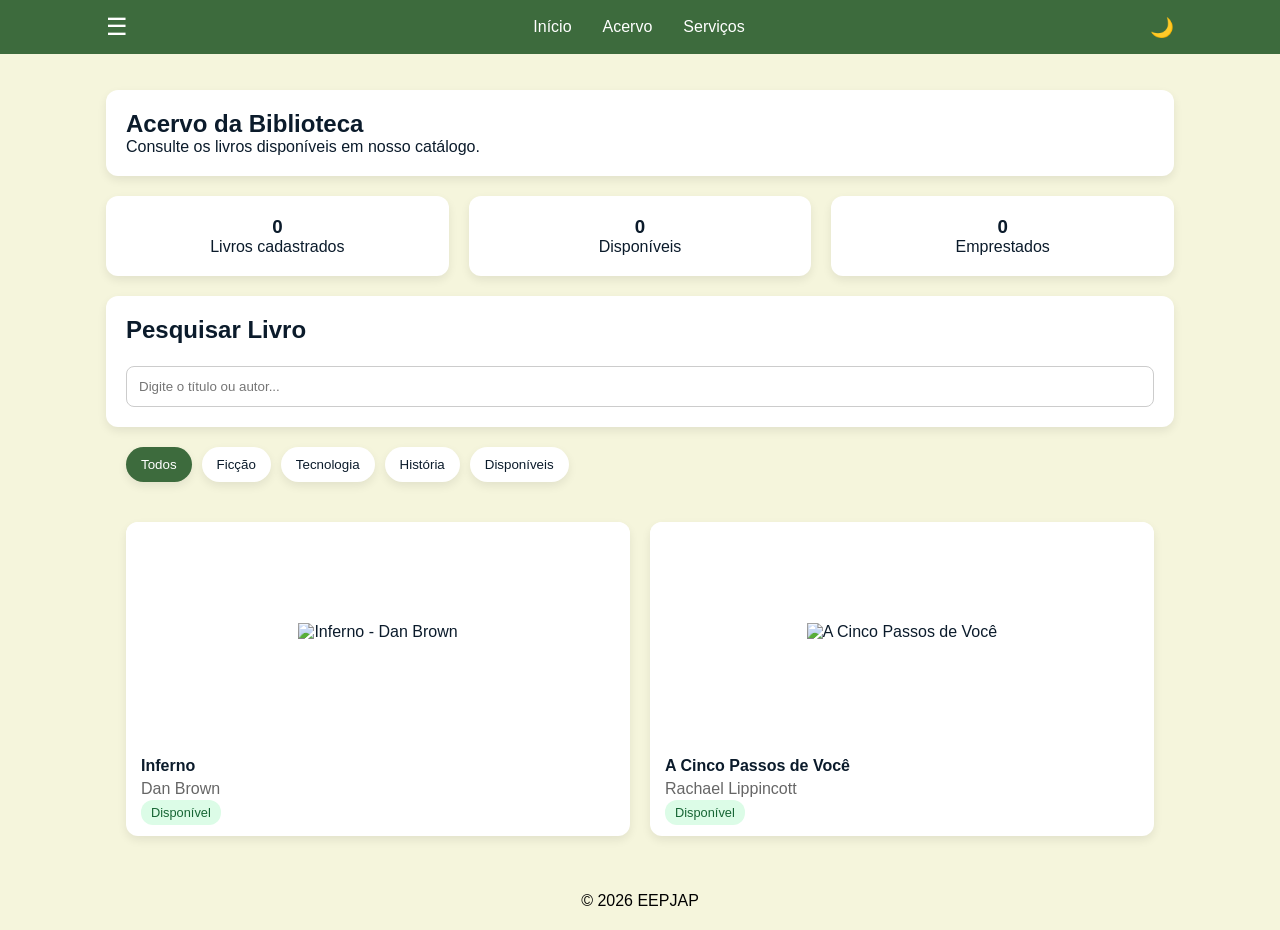
==== acervo.html @ 52b61f0d "Add files via upload" ====
<!DOCTYPE html>
<html lang="pt-BR">
<head>
    <meta charset="UTF-8">
    <meta name="viewport" content="width=device-width, initial-scale=1.0">
    <title>Acervo - Biblioteca Arruda</title>

    <link rel="stylesheet" href="style.css">
</head>
<body>

<nav>
    <div class="nav-inner">

        <button
            class="menu-toggle"
            id="menu-toggle"
            aria-expanded="false">
            ☰
        </button>


        <div class="menu" id="main-menu">
            <a href="index.html">Início</a>
            <a href="acervo.html">Acervo</a>
            <a href="servico.html">Serviços</a>
        </div>

        <button id="tema-btn">Tema</button>

    </div>
</nav>

<main class="container">

    <section>

        <h1>Acervo da Biblioteca</h1>

        <p>
            Consulte os livros disponíveis em nosso catálogo.
        </p>

    </section>

    <div class="stats">

        <div class="stat-card">
            <h3>0</h3>
            <p>Livros cadastrados</p>
        </div>

        <div class="stat-card">
            <h3>0</h3>
            <p>Disponíveis</p>
        </div>

        <div class="stat-card">
            <h3>0</h3>
            <p>Emprestados</p>
        </div>

    </div>

    <section>

        <h2>Pesquisar Livro</h2>

        <input
            type="text"
            id="search"
            placeholder="Digite o título ou autor..."
            style="
                width:100%;
                padding:12px;
                border-radius:8px;
                border:1px solid #ccc;
                margin-top:10px;
            ">

    </section>

    <div class="filters">

        <button class="filter-btn active">Todos</button>
        <button class="filter-btn">Ficção</button>
        <button class="filter-btn">Tecnologia</button>
        <button class="filter-btn">História</button>
        <button class="filter-btn">Disponíveis</button>

    </div>

    <div class="books-grid">

        <!-- Livro 1 -->
        <div
            class="book-card"
            data-category="ficção"
            data-status="disponivel">

            <div class="book-cover">

                <img
                    src="https://encrypted-tbn0.gstatic.com/images?q=tbn:ANd9GcTLTEyytvILEUBGYuAqr8Wg9MrZHeJqKqQFOQswsAsFNg&s=10"
                    alt="Inferno - Dan Brown">

            </div>

            <div class="book-info">

                <div class="book-title">
                    Inferno
                </div>

                <div class="book-author">
                    Dan Brown
                </div>

                <span class="book-status available">
                    Disponível
                </span>

            </div>

        </div>


        <!-- Livro 2 -->
        <div
            class="book-card"
            data-category="ficção"
            data-status="disponivel">

            <div class="book-cover">

                <img
                    src="https://encrypted-tbn0.gstatic.com/images?q=tbn:ANd9GcQtGfIz-vAOEn2hX1eUSRGCTCUFXhlYvuMGBON_OlT_Rg&s=10"
                    alt="A Cinco Passos de Você">

            </div>

            <div class="book-info">

                <div class="book-title">
                    A Cinco Passos de Você
                </div>

                <div class="book-author">
                    Rachael Lippincott
                </div>

                <span class="book-status available">
                    Disponível
                </span>

            </div>

        </div>

    </div>

</main>

<footer>
    <p>© 2026 EEPJAP</p>
</footer>

<script src="script.js"></script>

</body>
</html>
---- style.css ----
:root{
    --primary: rgb(61, 107, 61);
    --primary-dark: #3d6b3d;
    --bg: rgb(245, 245, 220);
    --card: #ffffff;
    --text: #0b1b2b;
    --border: #d1d5db;
    --shadow: 0 4px 10px rgba(0,0,0,0.08);
}

*{
    margin:0;
    padding:0;
    box-sizing:border-box;
}

body{
    font-family: Arial, Helvetica, sans-serif;
    background: var(--bg);
    color: var(--text);
    min-height:100vh;
    
}

/* HEADER */

header{
    background:
    linear-gradient(
        90deg,
        var(--primary),
        var(--primary-dark)
    );

    color:white;
    padding:20px;
}

header img{
    max-width: 100%;
    height:auto;
    display:block;
    margin:auto;
}

   /* CONTAINER */

.container{
    max-width:1100px;
    margin:auto;
    padding:16px;
}


  /* MENU */

    nav{
        background:var(--primary-dark);
    }

    .nav-inner{
        max-width:1100px;
        margin:auto;
        padding:10px 16px;

        display:flex;
        justify-content:space-between;
        align-items:center;
    }

.menu{
    display:flex;
    gap:15px;
}

.menu a{
    color:white;
    text-decoration:none;
    padding:8px;
    border-radius:6px;
}

.menu a:hover{
    background:rgba(255,255,255,0.15);
}

.menu-toggle{
    background:none;
    border:none;
    color:white;
    font-size:1.5rem;
    cursor:pointer;
}

#tema-btn{
    background:none;
    border:none;
    color:white;
    font-size:1.2rem;
    cursor:pointer;
}

/* LINKS */

a{
    color:inherit;
    text-decoration:none;
}

section h2 a{
    color:var(--text);
}

section h2 a:hover{
    color:var(--primary);
    text-decoration:underline;
}

/* SECTIONS */

section{
    background:var(--card);
    padding:20px;
    margin:20px 0;
    border-radius:12px;
    box-shadow:var(--shadow);
}

section h2{
    margin-bottom:12px;
}

/* ESTATÍSTICA */

.stats{
    display:flex;
    gap:20px;
    flex-wrap:wrap;
    margin:20px 0;
}

.stat-card{
    flex:1;
    min-width:180px;

    background:var(--card);

    padding:20px;

    border-radius:12px;

    text-align:center;

    box-shadow:var(--shadow);

    transition:.3s;
}

.stat-card:hover{
    transform:translateY(-5px);
}

/* LIVROS EM DESTAQUE */

.livros-grid{
    display:grid;

    grid-template-columns:
    repeat(auto-fit,minmax(180px,1fr));

    gap:20px;
}

.livro-card{
    background:var(--card);

    padding:15px;

    border-radius:12px;

    text-align:center;

    box-shadow:var(--shadow);

    transition:.3s;
}

.livro-card:hover{
    transform:translateY(-5px);
}

/* ACERVO */

.filters{
    display:flex;
    gap:10px;
    flex-wrap:wrap;
    margin:20px;
}

.filter-btn{
    padding:10px 15px;

    border:none;

    border-radius:20px;

    background:var(--card);
    color:var(--text);

    cursor:pointer;

    box-shadow:var(--shadow);
}

.filter-btn.active{
    background:var(--primary);
    color:white;
}

.books-grid{
    display:grid;

    grid-template-columns:
    repeat(auto-fit,minmax(220px,1fr));

    gap:20px;

    padding:20px;
}

.book-card{
    background:var(--card);

    border-radius:12px;

    overflow:hidden;

    box-shadow:var(--shadow);

    transition:.3s;
}

.book-card:hover{
    transform:translateY(-5px);
}

.book-cover{
    width: 100%;
    height: 220px;

    display: flex;
    justify-content: center;
    align-items: center;

    background:var(--card);
    overflow: hidden;
}

.book-cover img{
    max-width: 90%;
    max-height: 90%;

    object-fit: contain;
    display: block;
}

.book-info{
    padding:15px;
}

.book-title{
    font-weight:bold;
}

.book-author{
    color:#666;
    margin:5px 0;
}

footer{
    width:100%;
    margin-top:auto;
    padding:20px;
    text-align:center;
    color:var(--text);
}

.book-status{
    padding:5px 10px;
    border-radius:12px;
    font-size:.8rem;
}

.available{
    background:#dcfce7;
    color:#166534;
}

.borrowed{
    background:#fee2e2;
    color:#991b1b;
}


/* SERVIÇOS */

.grid{
    display:grid;

    grid-template-columns:
    repeat(auto-fit,minmax(250px,1fr));

    gap:20px;
}

.card{
    background:var(--card);

    padding:20px;

    border-radius:12px;

    box-shadow:var(--shadow);

    transition:.3s;
}

.card:hover{
    transform:translateY(-5px);
}

.card ul{
    list-style:none;
    margin-top:10px;
}

.card li{
    margin-bottom:8px;
}

.btn{
    margin-top:15px;

    padding:10px 15px;

    border:none;

    border-radius:8px;

    background:var(--primary);

    color:white;

    cursor:pointer;
}

.btn:hover{
    background:var(--primary-dark);
}

footer {
    width: 100%;
    margin-top: auto;
    padding: 20px;
    text-align: center;
    color: rgb(0, 0, 0);
}

/* TEMA ESCURO */

.dark-mode{

    --bg:#121212;
    --card:#1f1f1f;
    --text:#ffffff;
    --border:#3a3a3a;
    --shadow:0 4px 10px rgba(0,0,0,.35);

}

/* Fundo geral */
.dark-mode body{
    background:var(--bg);
    color:var(--text);
}

/* Cards e seções */
.dark-mode section,
.dark-mode .stat-card,
.dark-mode .livro-card,
.dark-mode .book-card,
.dark-mode .card,
.dark-mode .filter-btn,
.dark-mode .book-cover{
    background:var(--card);
    color:var(--text);
}

/* Navegação */
.dark-mode nav{
    background:#244424;
}

/* Autor */
.dark-mode .book-author{
    color:#666;
    margin:5px 0;
}

/* Rodapé */
.dark-mode footer{
    color:var(--text);
}

/* RESPONSIVO */

@media(max-width:700px){

    .menu{
        display:none;
        flex-direction:column;
    }

    .menu.active{
        display:flex;
    }

    .stats{
        flex-direction:column;
    }
}

/* PÁGINA DE EMPRÉSTIMOS */

.page-intro{
    text-align:center;
    padding:35px 20px;
}

.page-intro h1{
    margin-bottom:10px;
}

.page-intro p{
    max-width:700px;
    margin:auto;
    line-height:1.6;
}


/* CABEÇALHO DAS SEÇÕES */

.section-header{
    margin-bottom:25px;
}

.section-header h2{
    margin-bottom:8px;
}

.section-header p{
    color:#666;
    line-height:1.5;
}


/* FORMULÁRIOS */

.library-form{
    display:flex;
    flex-direction:column;
    gap:20px;
    max-width:800px;
}


.form-group{
    display:flex;
    flex-direction:column;
    gap:7px;
}


.form-group label{
    font-weight:bold;
    color:var(--text);
}


.form-group input{
    width:100%;
    padding:13px 15px;

    border:1px solid var(--border);
    border-radius:8px;

    background:var(--card);
    color:var(--text);

    font-size:1rem;

    outline:none;

    transition:.2s;
}


.form-group input:focus{
    border-color:var(--primary);

    box-shadow:
        0 0 0 3px
        rgba(61,107,61,.15);
}


/* DUAS COLUNAS */

.form-row{
    display:grid;

    grid-template-columns:
    repeat(2,1fr);

    gap:20px;
}


/* BOTÕES DOS FORMULÁRIOS */

.btn,
button.btn,
a.btn{
display:inline-flex;
align-items:center;
justify-content:center;

min-height:42px;
padding:10px 18px;

border:1px solid transparent;
border-radius:8px;

background:var(--primary);
color:white;

font-family:Arial, Helvetica, sans-serif;
font-size:1rem;
font-weight:normal;
line-height:1.2;

text-align:center;
text-decoration:none;

cursor:pointer;
box-sizing:border-box;

transition:
    background .3s ease,
    transform .3s ease,
    box-shadow .3s ease;


}

/* Quando o mouse passa por cima */

.btn:hover,
button.btn:hover,
a.btn:hover{
background:var(--primary-dark);
color:white;


text-decoration:none;

transform:translateY(-2px);

box-shadow:
    0 5px 12px
    rgba(0,0,0,.15);


}

/* Quando o botão é pressionado */

.btn:active,
button.btn:active,
a.btn:active{
transform:translateY(0);

box-shadow:none;

}

/* Quando o botão recebe foco pelo teclado */

.btn:focus-visible,
button.btn:focus-visible,
a.btn:focus-visible{
outline:3px solid rgba(61,107,61,.25);
outline-offset:2px;
}

/* Botões dentro dos formulários */

.library-form .btn{
align-self:flex-start;
min-width:200px;
}

/* No celular */

@media(max-width:700px){

.library-form .btn{
    width:100%;
}

}


.library-form .btn:hover{
    transform:translateY(-2px);

    box-shadow:
        0 5px 12px
        rgba(0,0,0,.15);
}


/* CARDS DAS REGRAS */

.card{
    transition:
        transform .3s,
        box-shadow .3s;
}


.card h3{
    margin-bottom:10px;
}


.card p{
    line-height:1.6;
}


/* CORES DOS TEXTOS NO MODO ESCURO */

.dark-mode .section-header p{
    color:#d1d5db;
}


/* CAMPOS NO MODO ESCURO */

.dark-mode .form-group input{
    border-color:#3a3a3a;
}


/* RESPONSIVIDADE */

@media(max-width:700px){

    .form-row{
        grid-template-columns:1fr;
    }

    .library-form .btn{
        width:100%;
    }

    .page-intro{
        padding:25px 15px;
    }

}
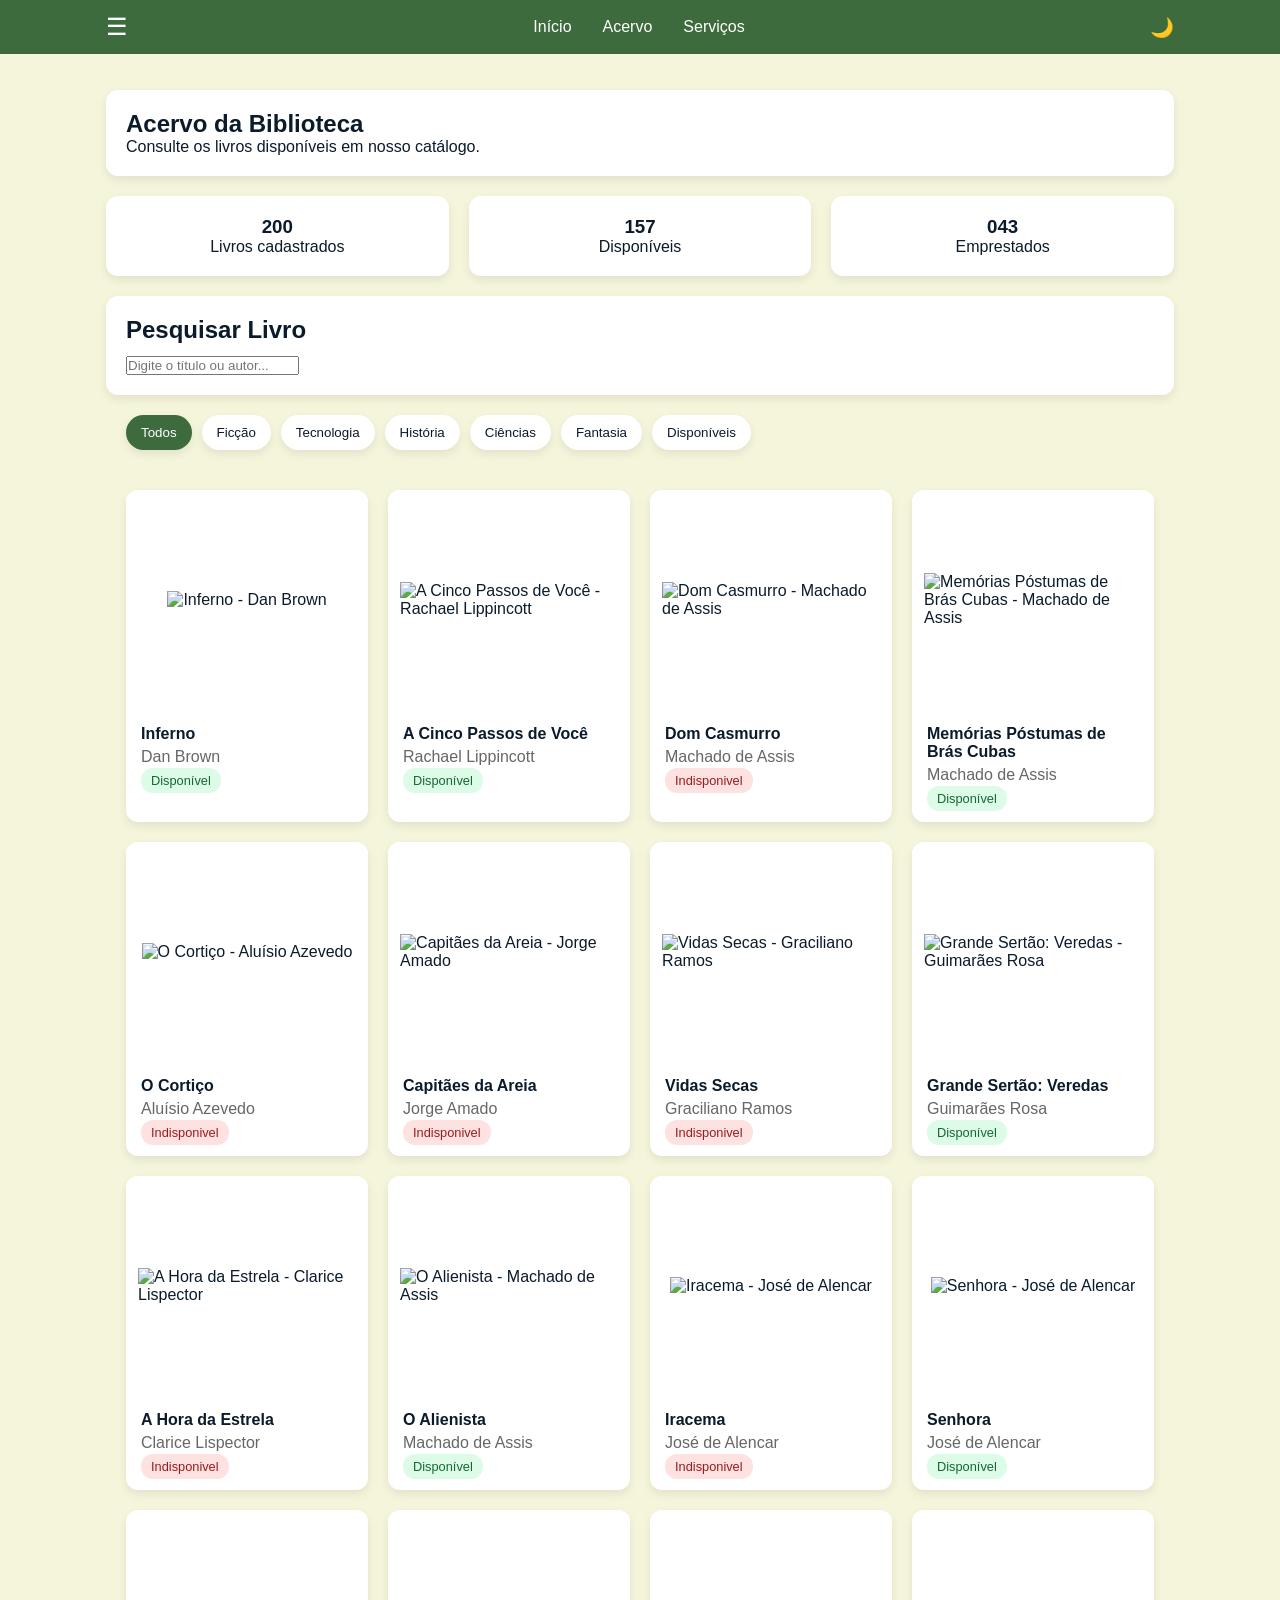
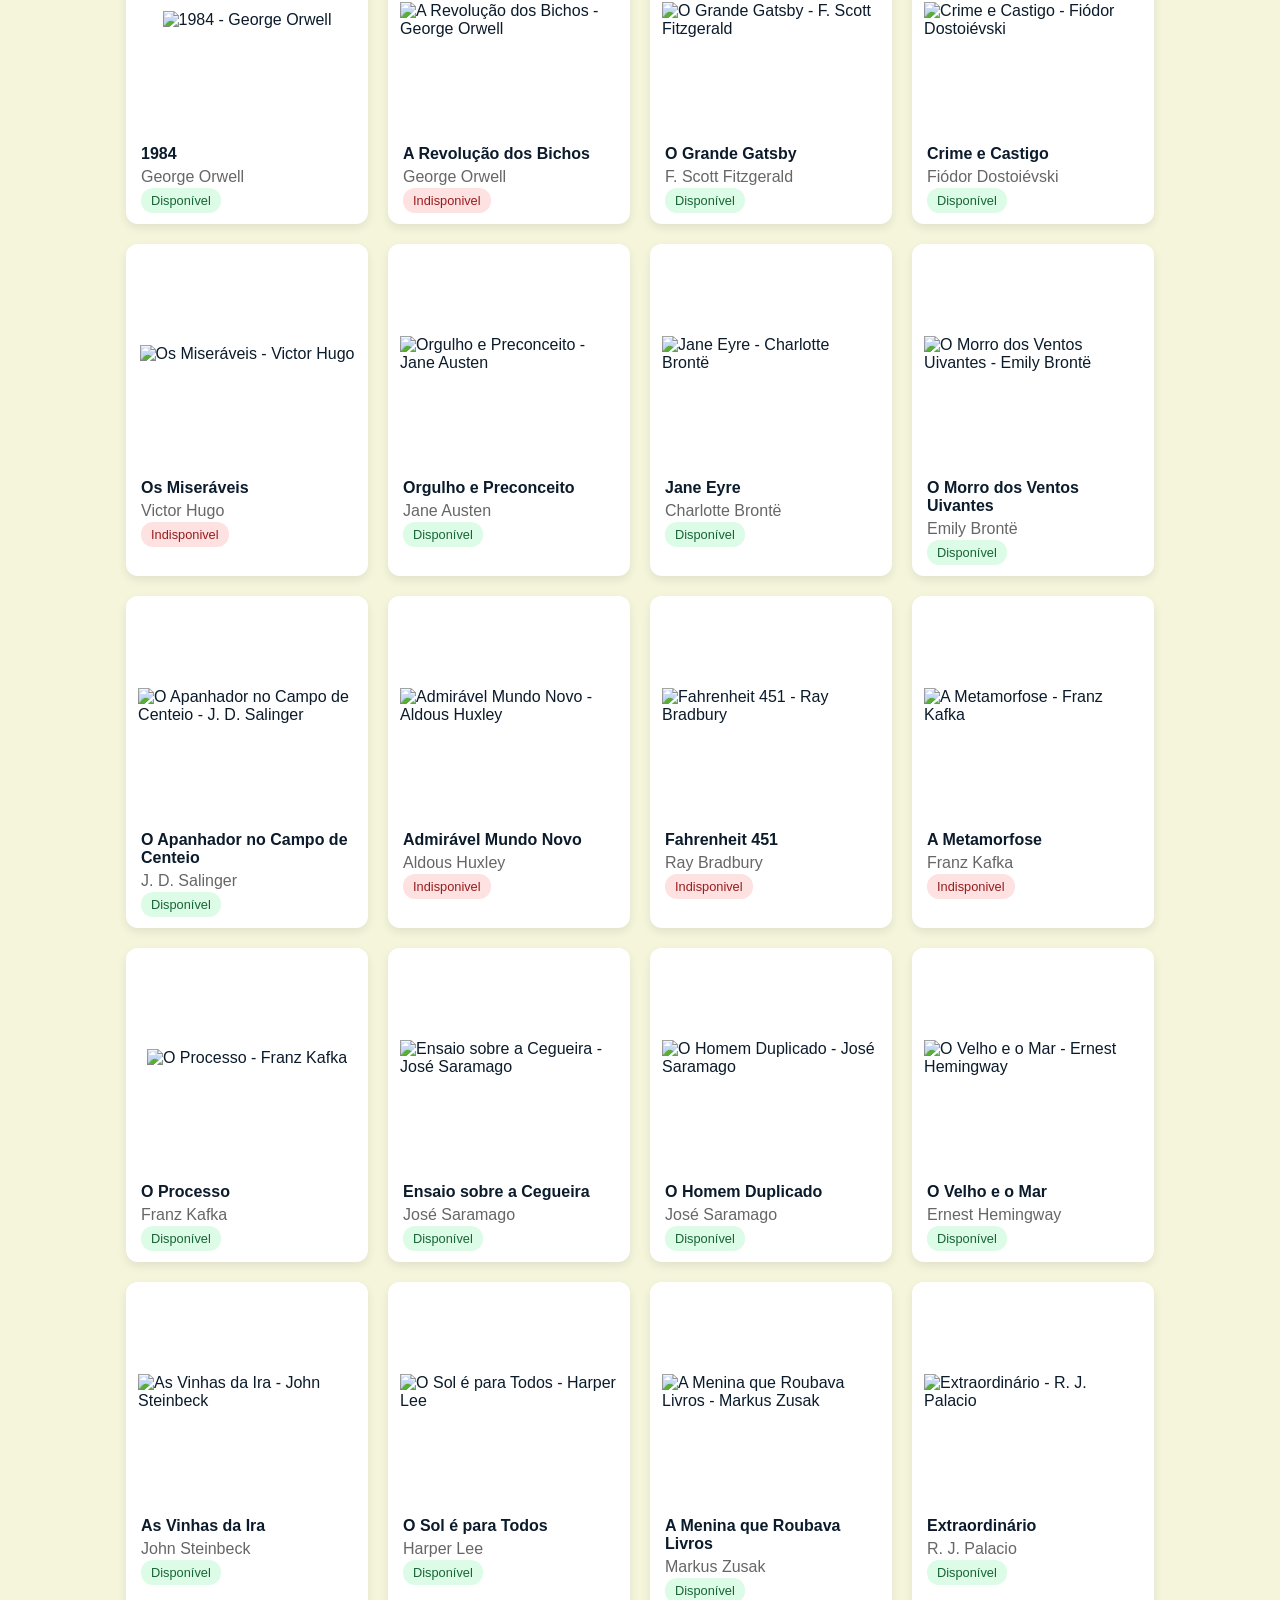
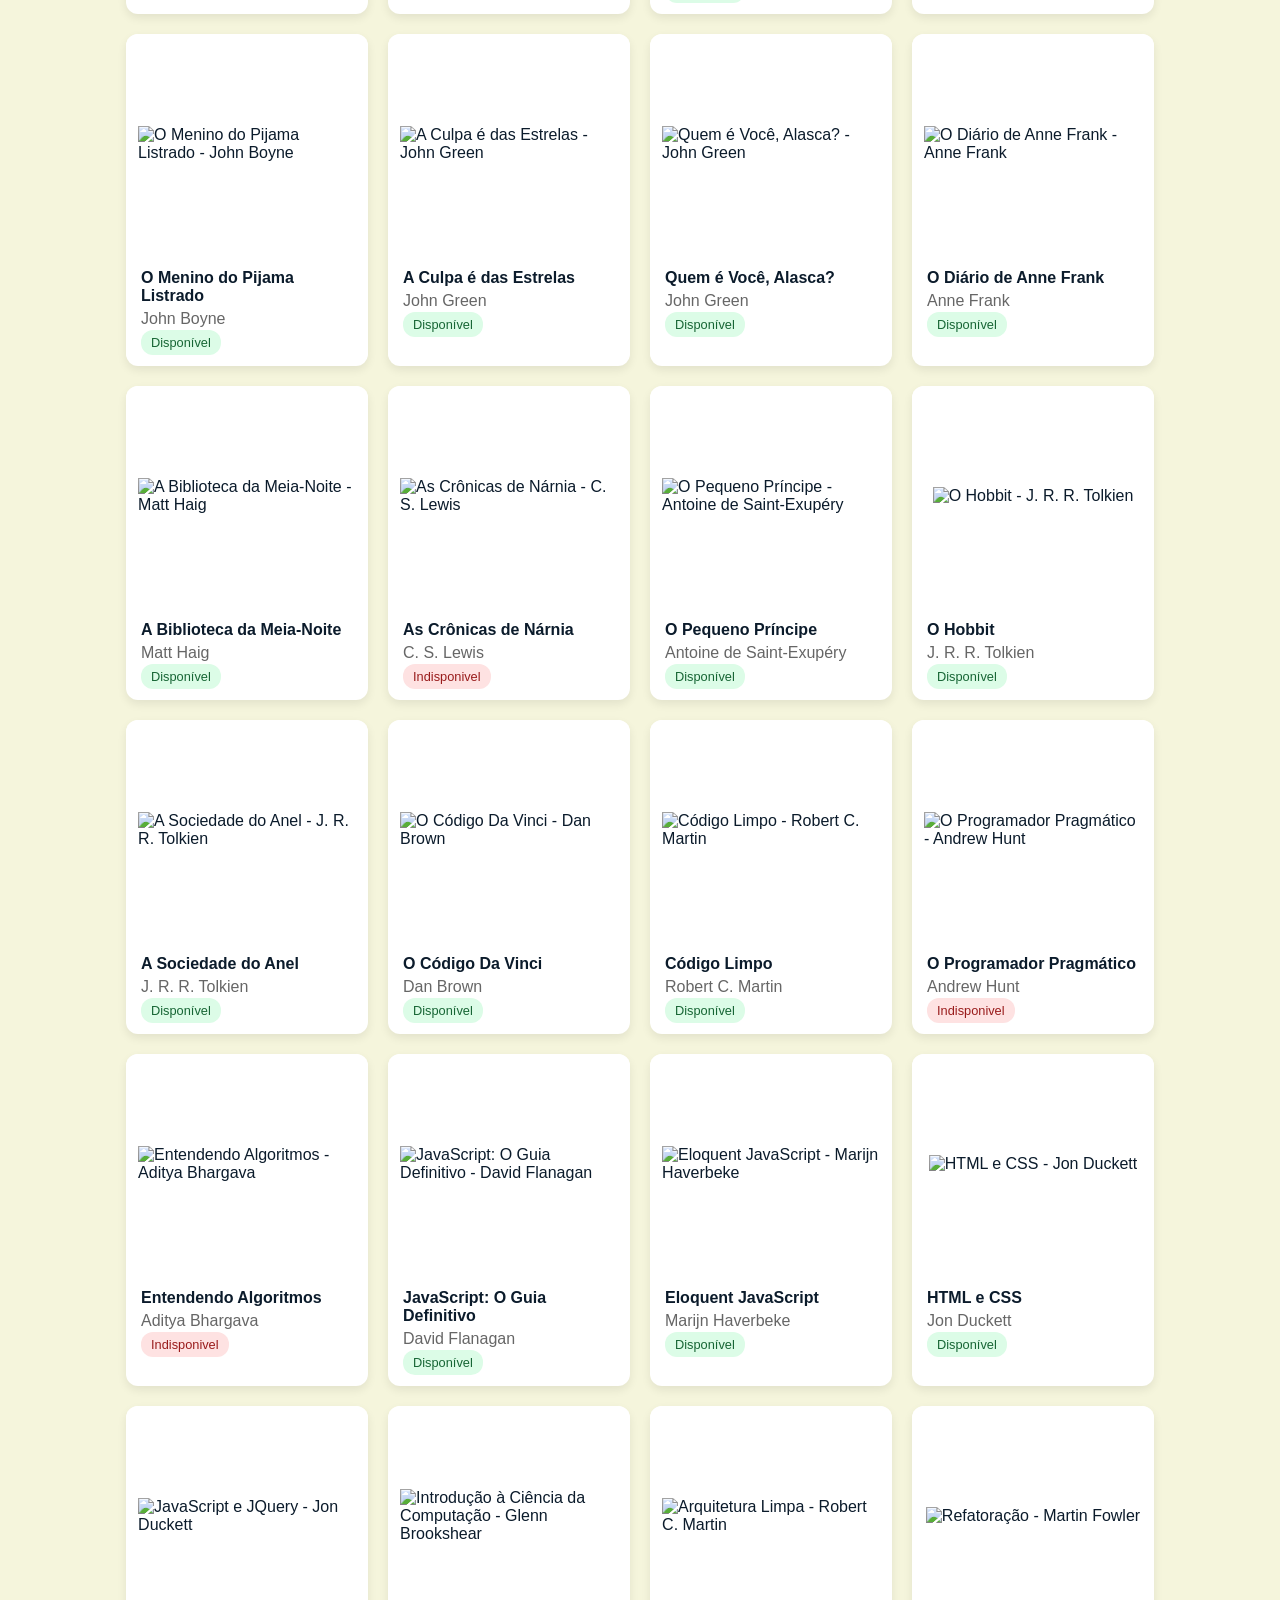
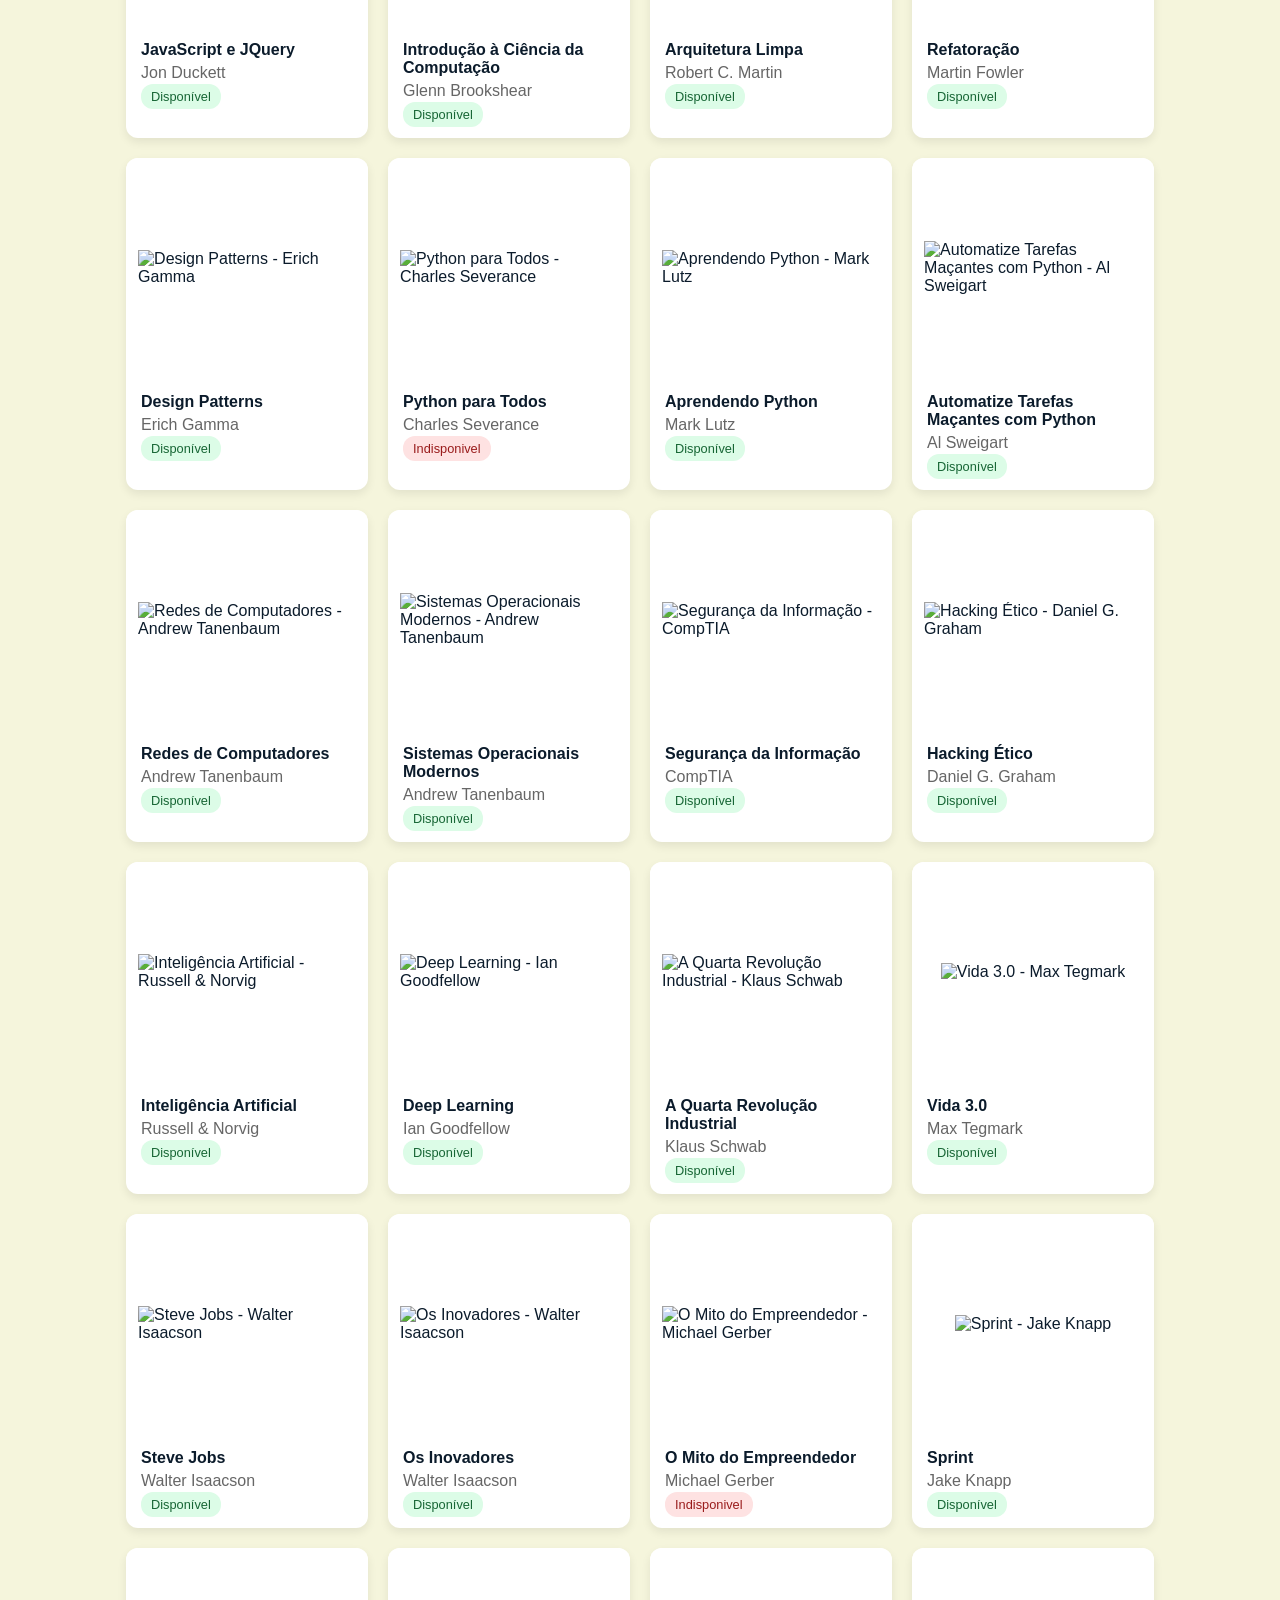
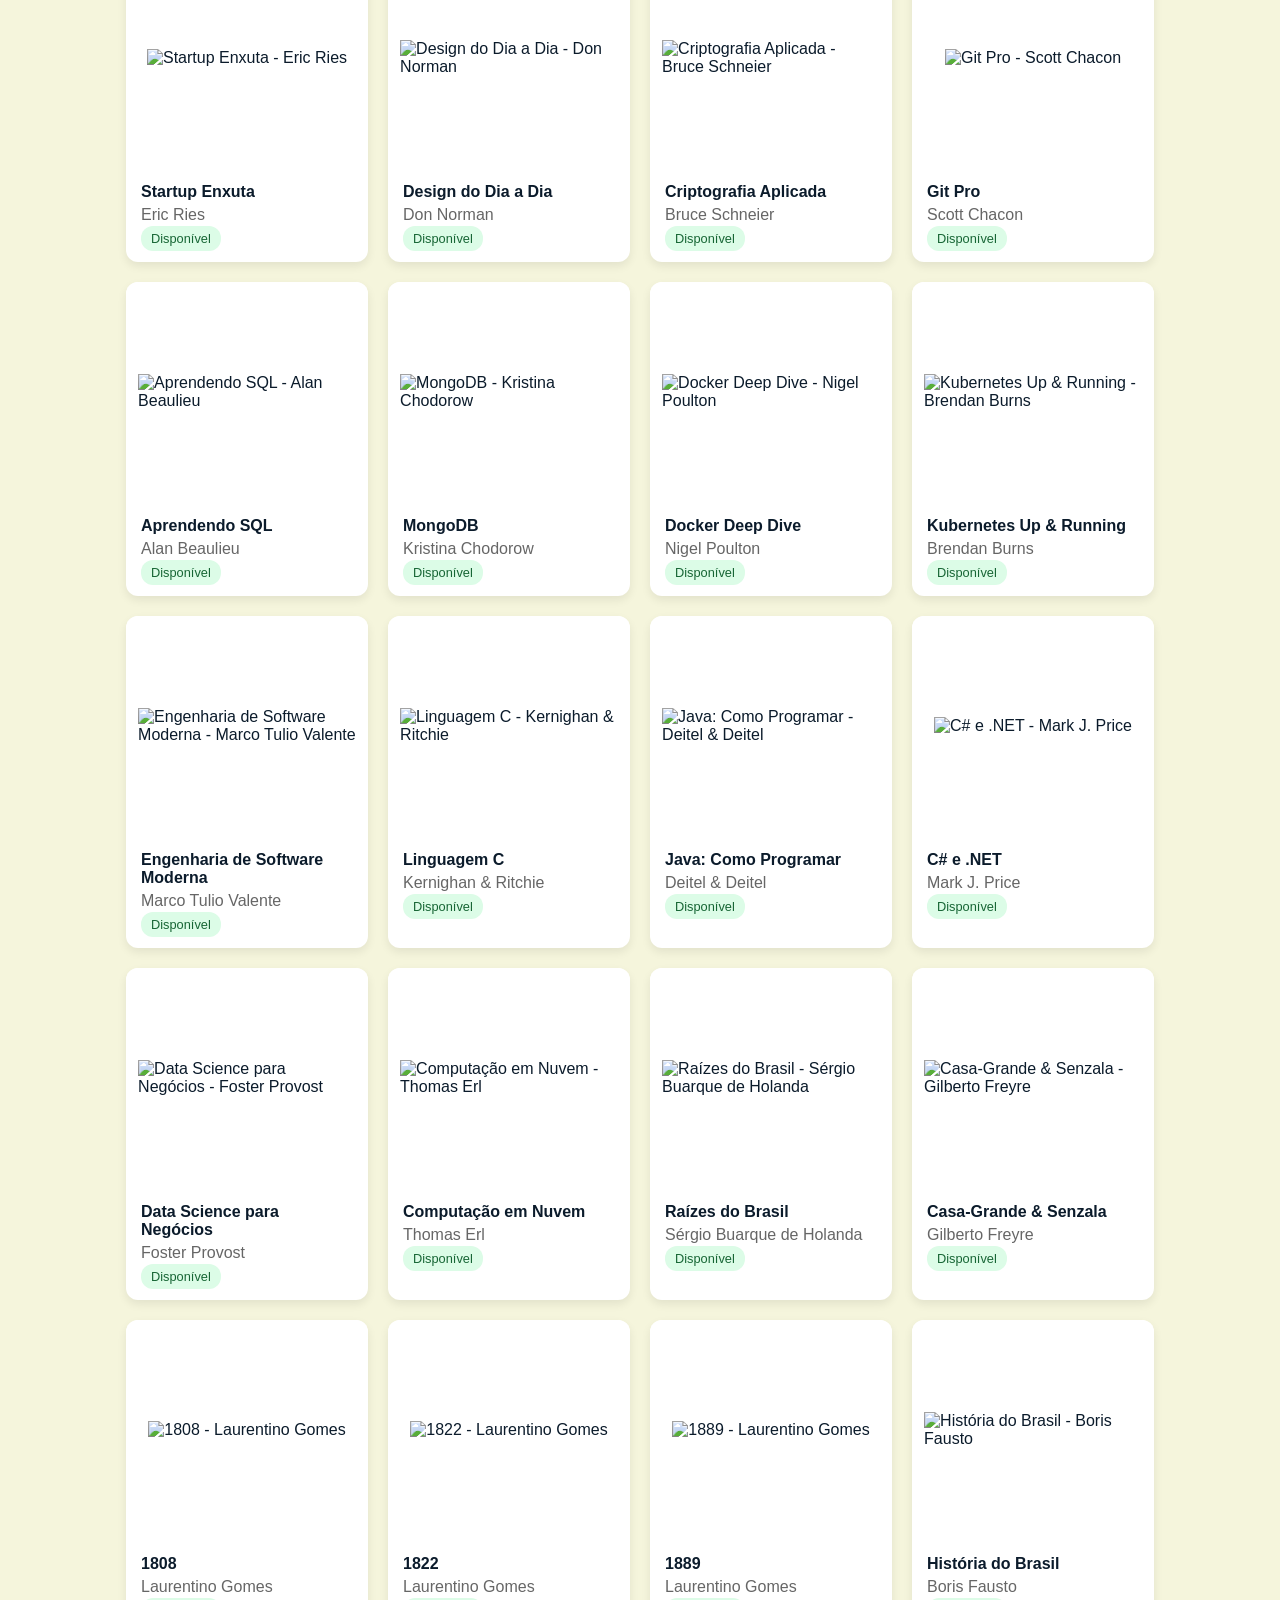
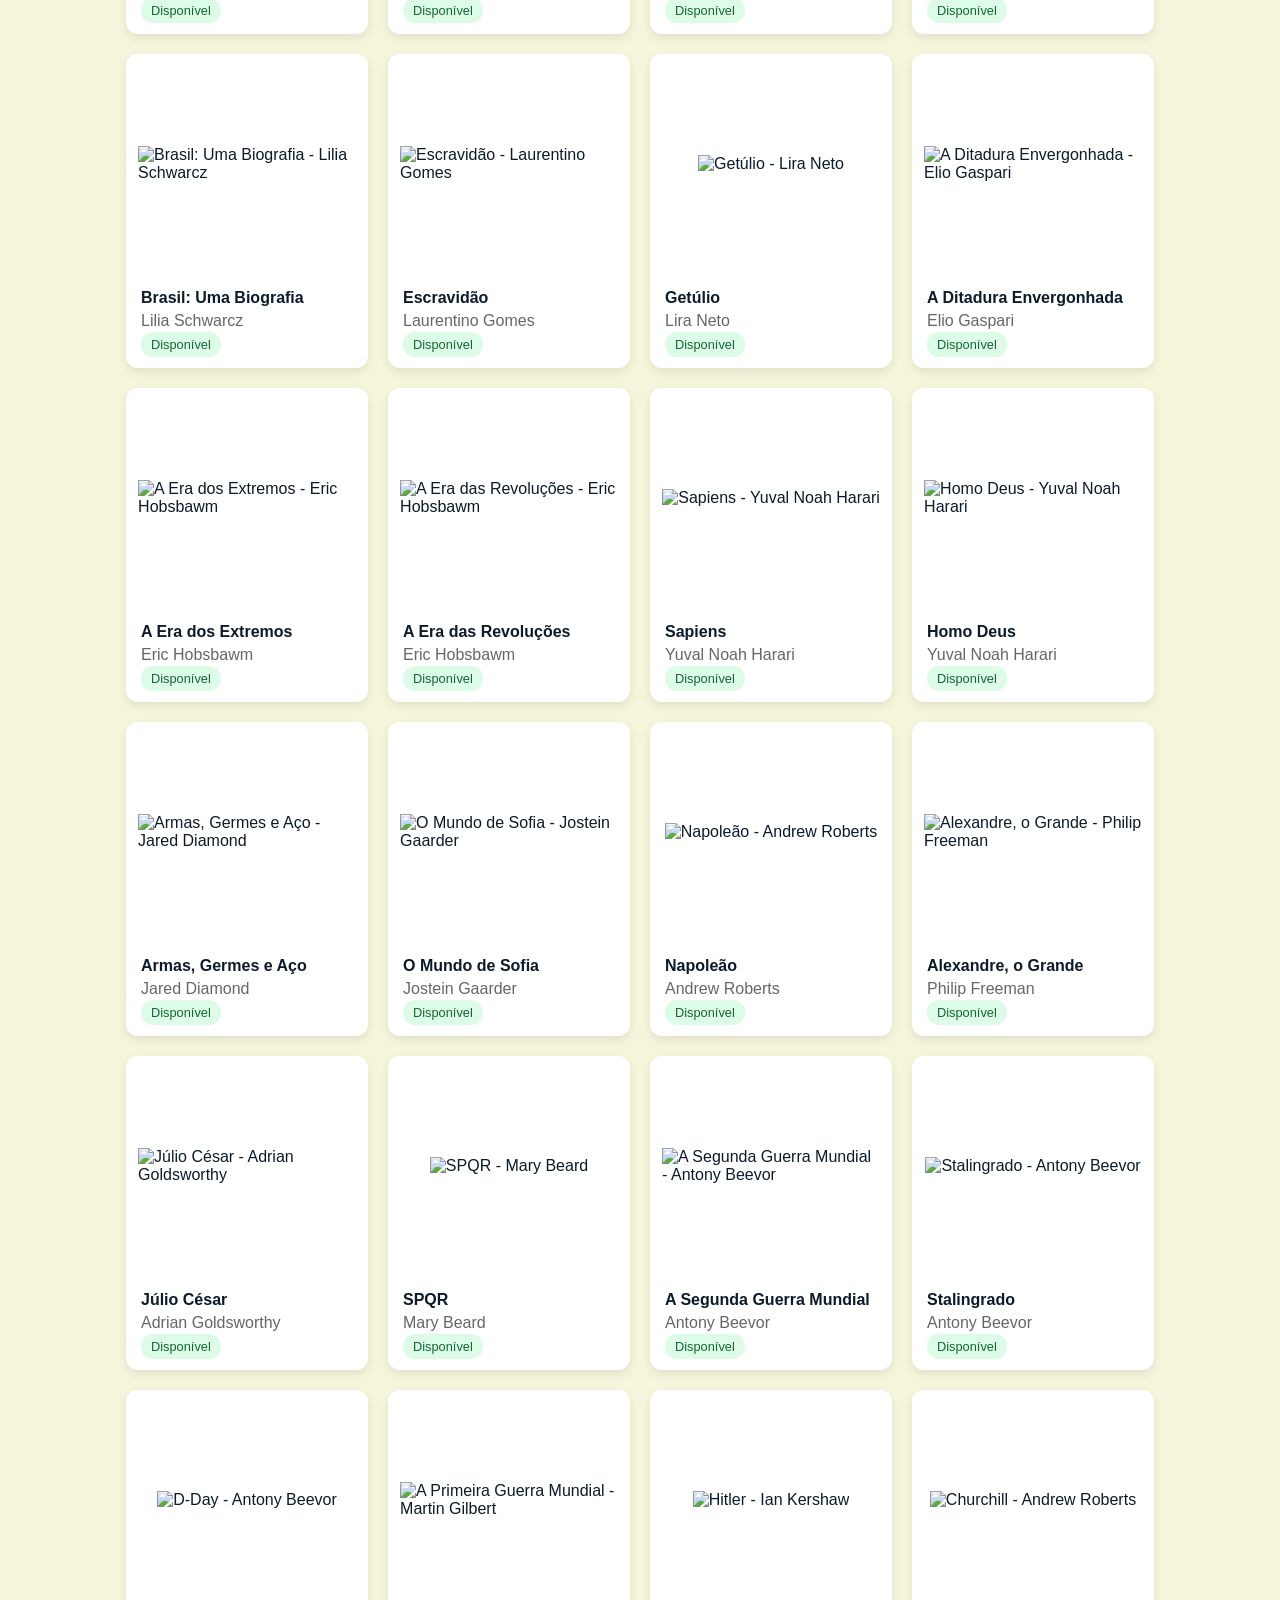
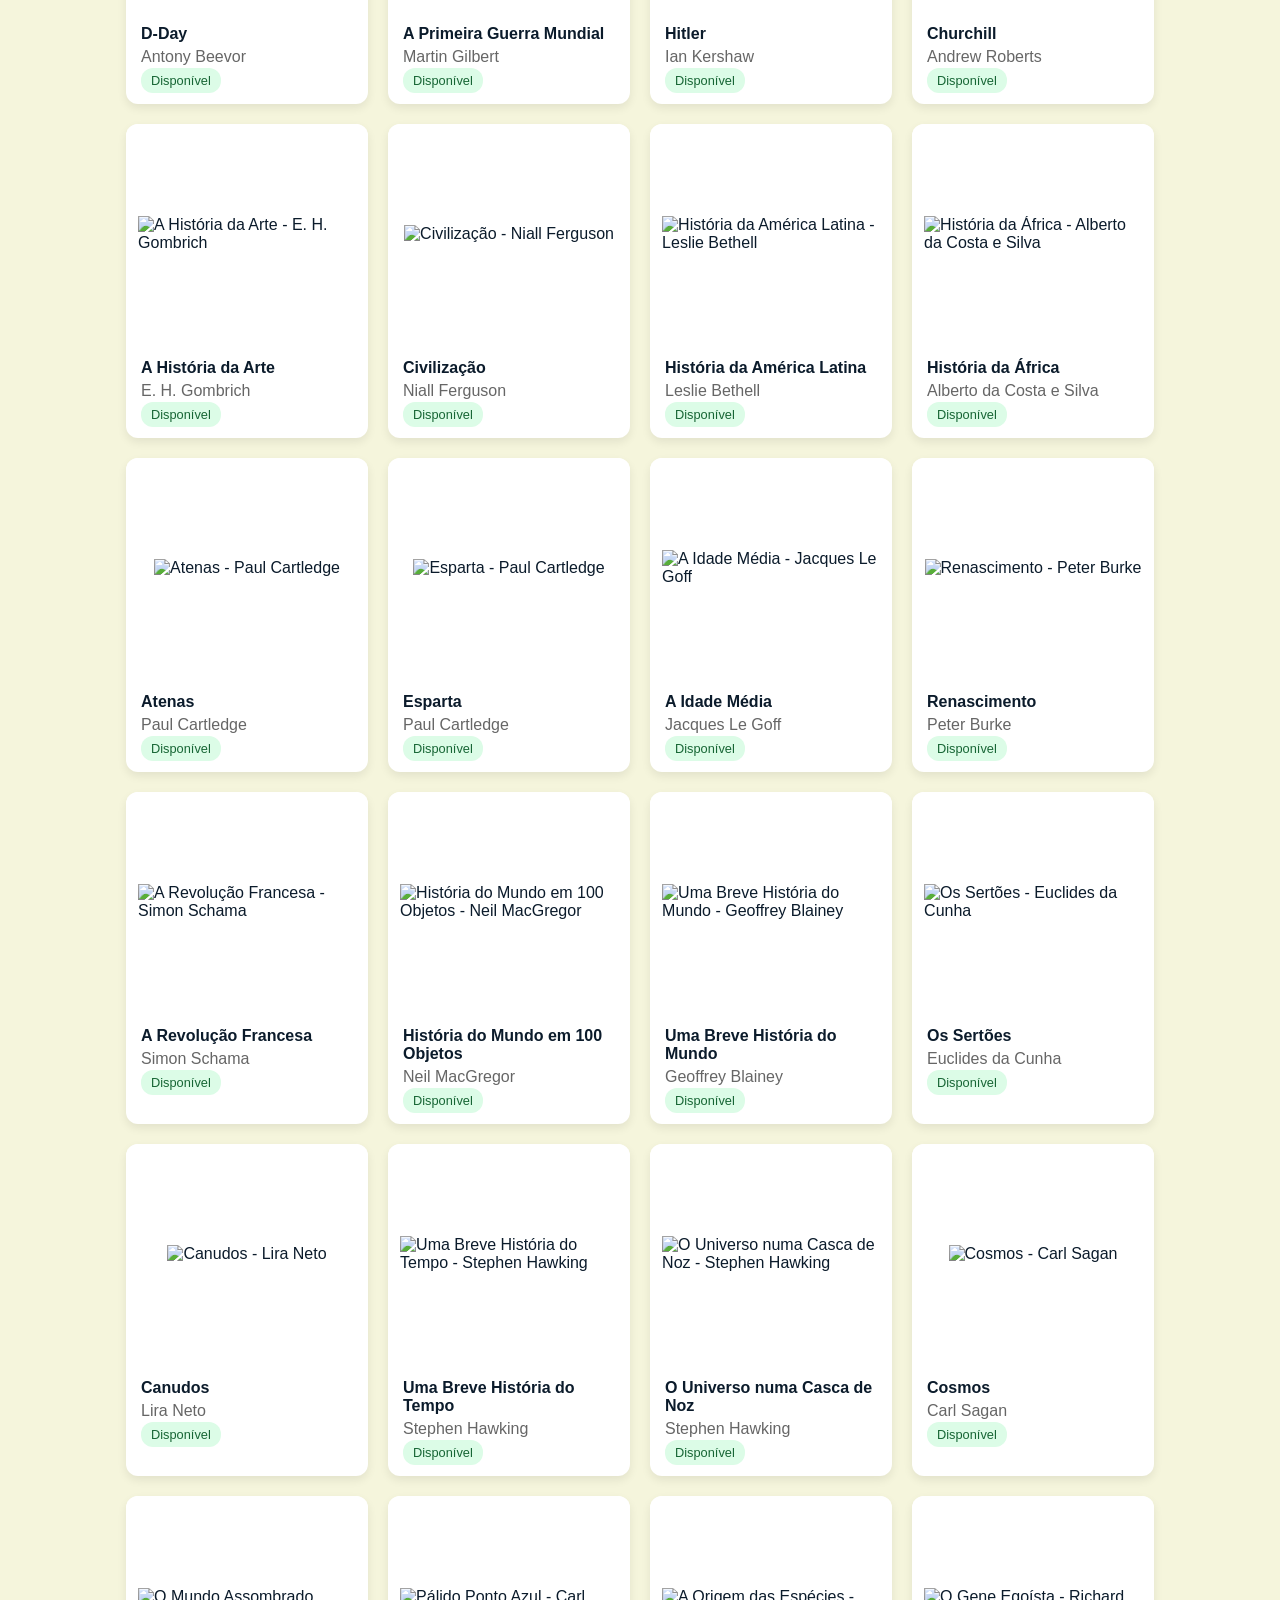
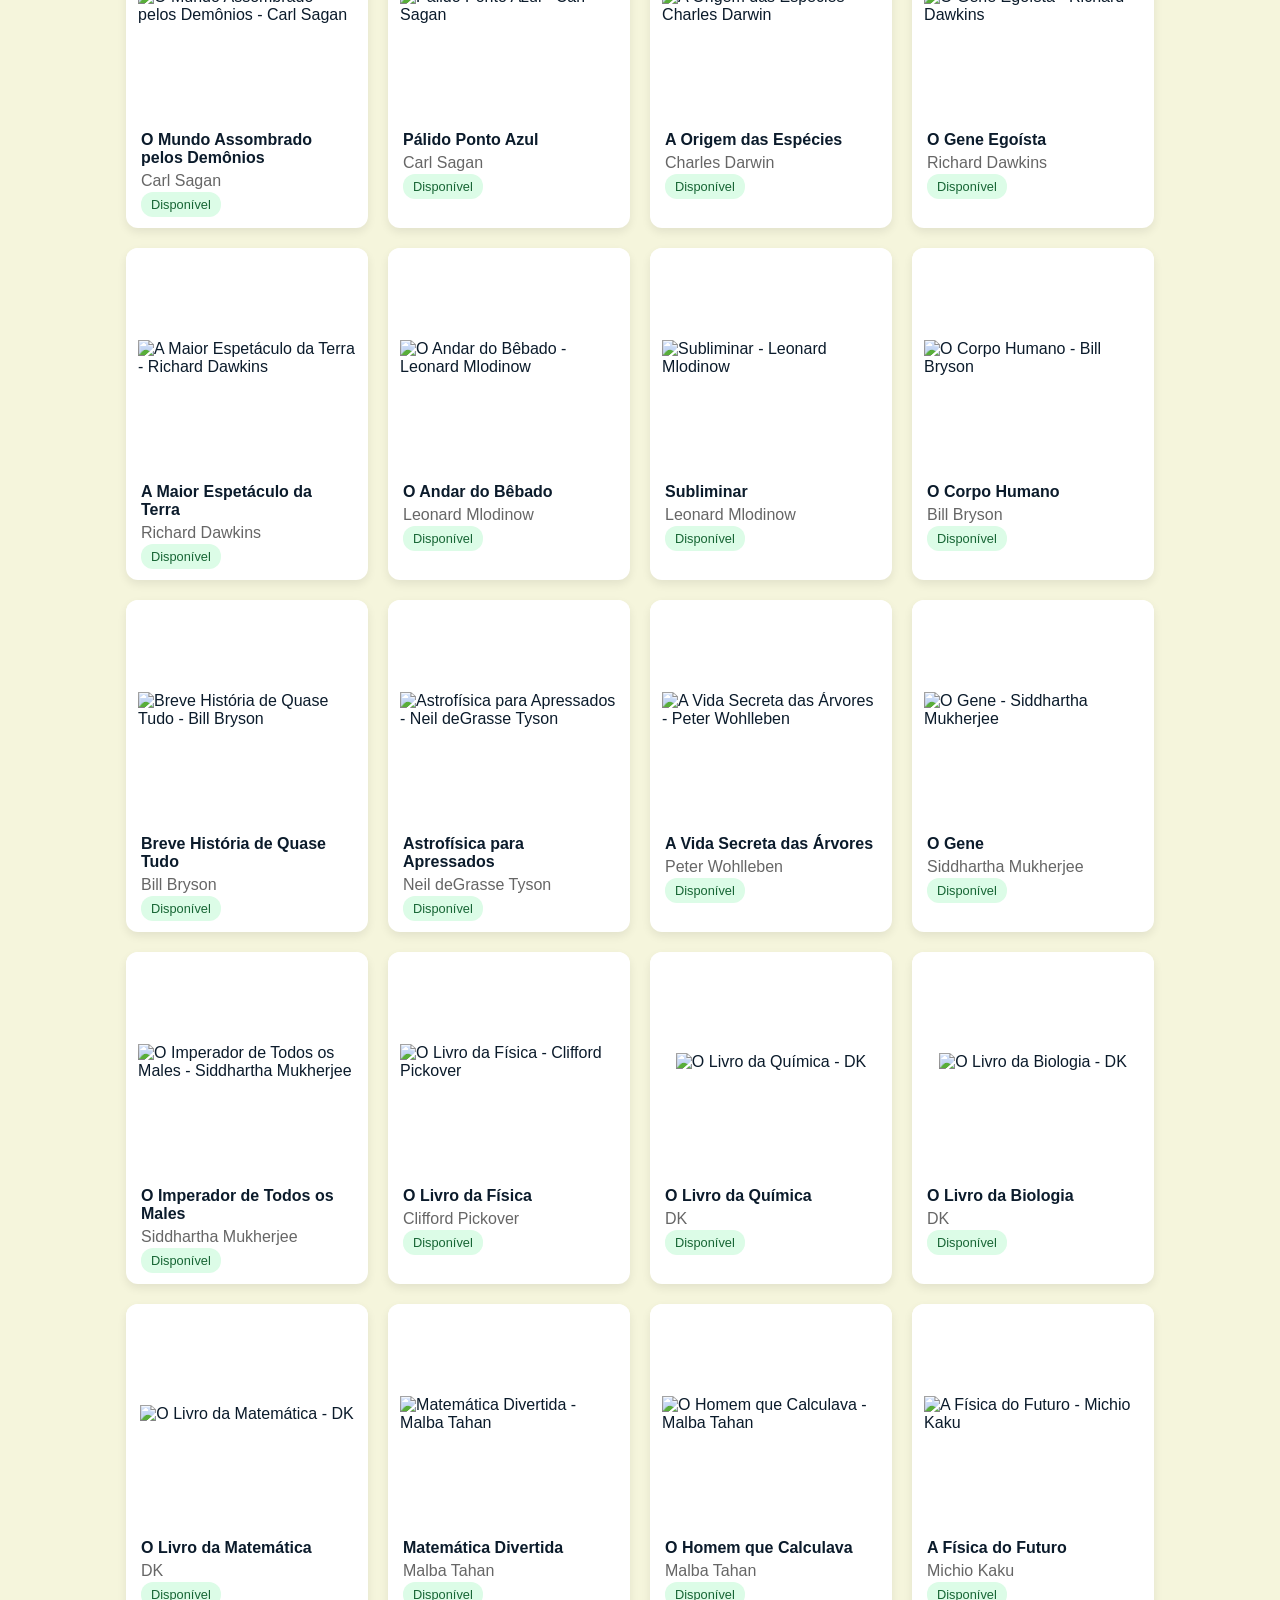
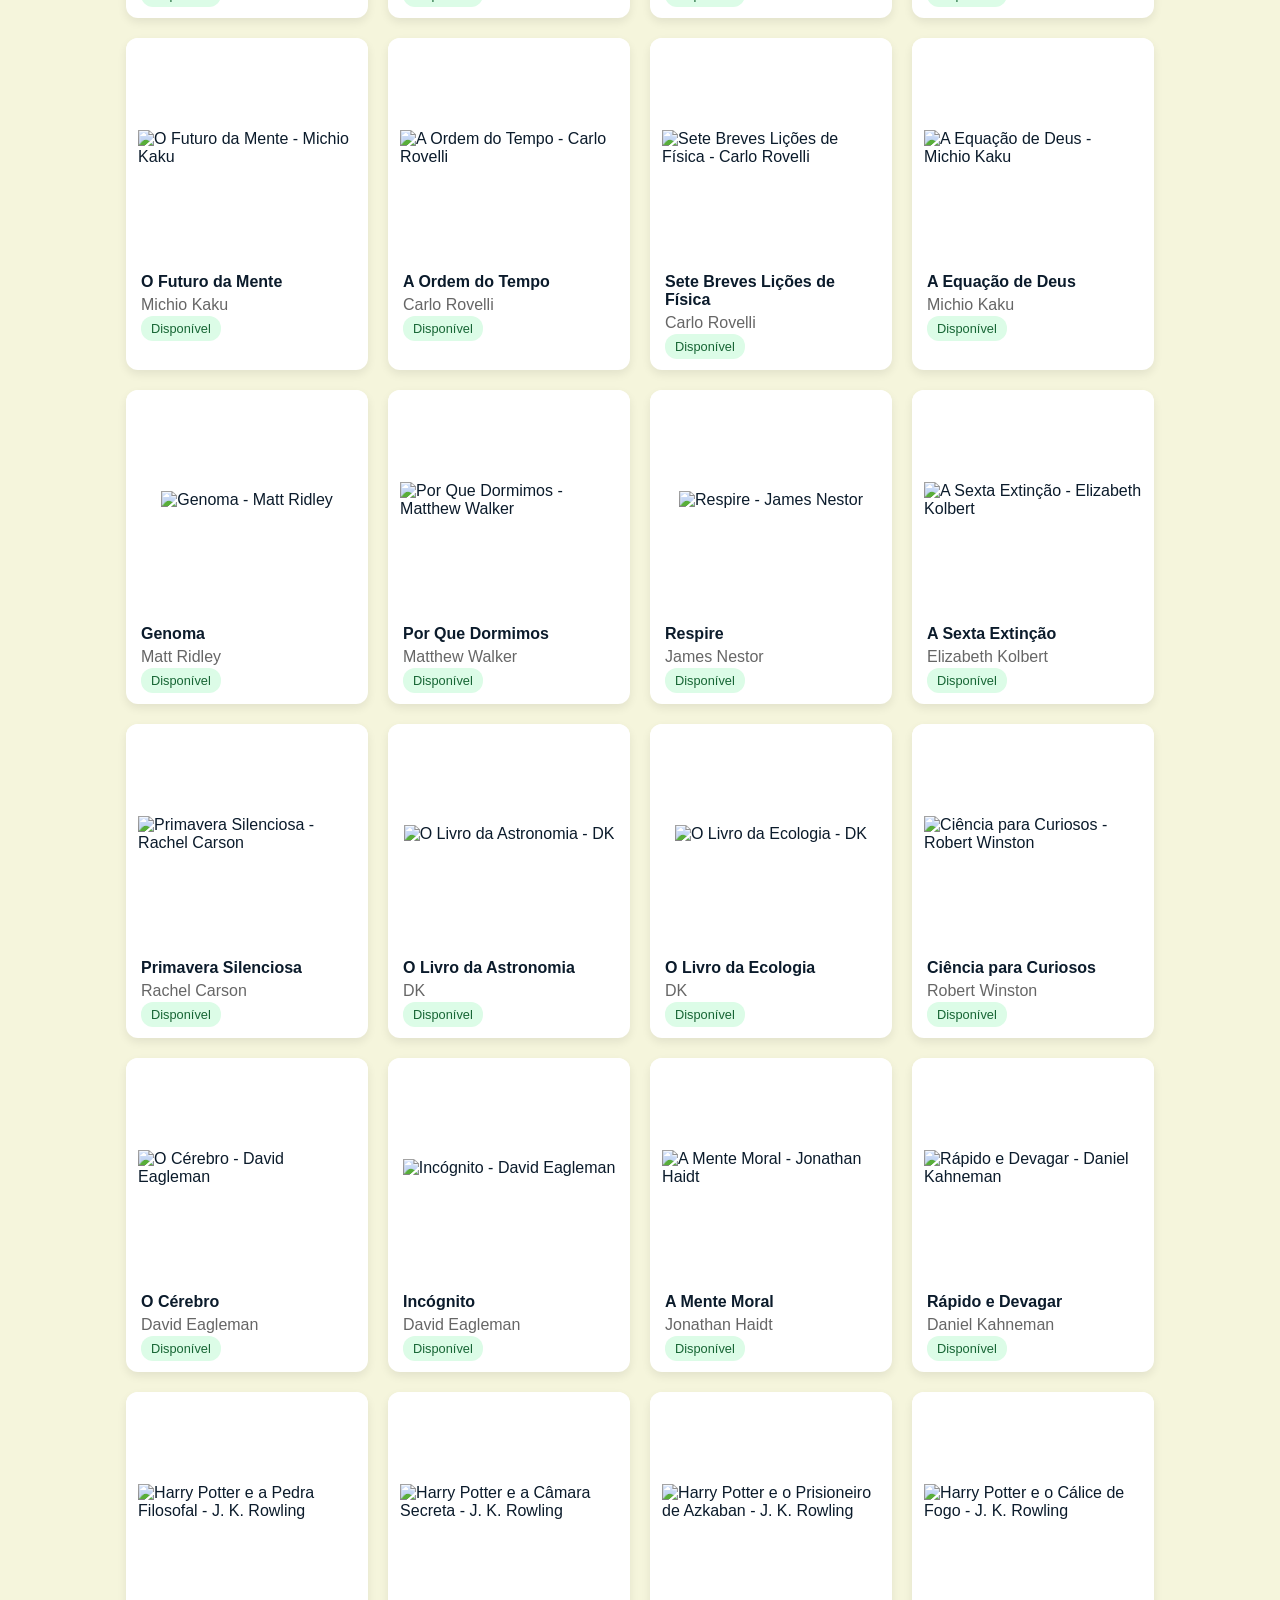
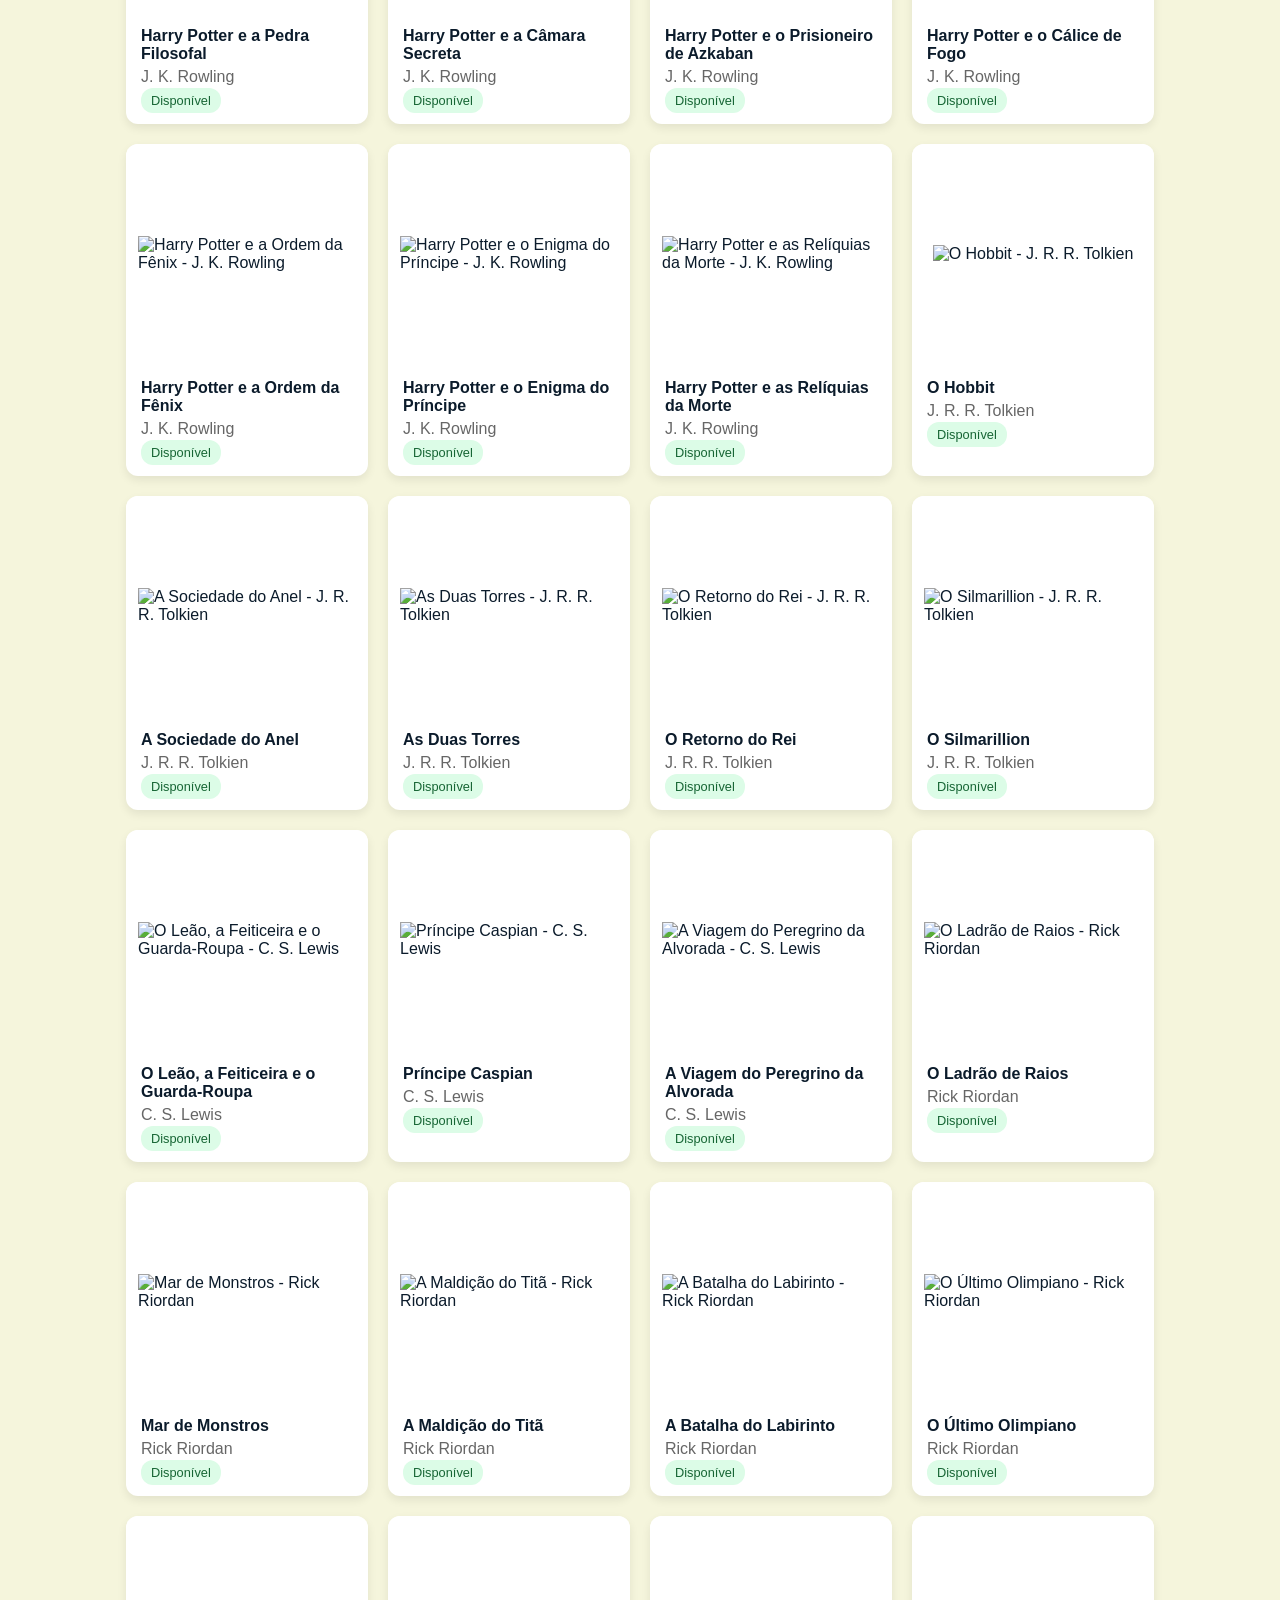
==== commit 548b89c0: "Update acervo.html" ====
--- a/acervo.html
+++ b/acervo.html
@@ -26,41 +26,41 @@
             <a href="servico.html">Serviços</a>
         </div>
 
-        <button id="tema-btn">Tema</button>
+        <button id="tema-btn"> 🌙 </button>
 
     </div>
 </nav>
 
 <main class="container">
 
-    <section>
-
-        <h1>Acervo da Biblioteca</h1>
-
-        <p>
-            Consulte os livros disponíveis em nosso catálogo.
-        </p>
-
-    </section>
-
-    <div class="stats">
-
-        <div class="stat-card">
-            <h3>0</h3>
-            <p>Livros cadastrados</p>
-        </div>
-
-        <div class="stat-card">
-            <h3>0</h3>
-            <p>Disponíveis</p>
-        </div>
-
-        <div class="stat-card">
-            <h3>0</h3>
-            <p>Emprestados</p>
-        </div>
-
-    </div>
+        <section>
+
+            <h1>Acervo da Biblioteca</h1>
+
+            <p>
+                Consulte os livros disponíveis em nosso catálogo.
+            </p>
+
+        </section>
+
+        <div class="stats">
+
+            <div class="stat-card">
+                <h3>200</h3>
+                <p>Livros cadastrados</p>
+            </div>
+
+            <div class="stat-card">
+                <h3>157</h3>
+                <p>Disponíveis</p>
+            </div>
+
+            <div class="stat-card">
+                <h3>043</h3>
+                <p>Emprestados</p>
+            </div>
+
+        </div>
 
     <section>
 
@@ -69,96 +69,2234 @@
         <input
             type="text"
             id="search"
-            placeholder="Digite o título ou autor..."
-            style="
-                width:100%;
-                padding:12px;
-                border-radius:8px;
-                border:1px solid #ccc;
-                margin-top:10px;
-            ">
+            class="search-box"
+            placeholder="Digite o título ou autor...">
 
     </section>
 
-    <div class="filters">
-
-        <button class="filter-btn active">Todos</button>
-        <button class="filter-btn">Ficção</button>
-        <button class="filter-btn">Tecnologia</button>
-        <button class="filter-btn">História</button>
-        <button class="filter-btn">Disponíveis</button>
-
-    </div>
-
-    <div class="books-grid">
-
-        <!-- Livro 1 -->
-        <div
-            class="book-card"
-            data-category="ficção"
-            data-status="disponivel">
-
-            <div class="book-cover">
-
-                <img
-                    src="https://encrypted-tbn0.gstatic.com/images?q=tbn:ANd9GcTLTEyytvILEUBGYuAqr8Wg9MrZHeJqKqQFOQswsAsFNg&s=10"
-                    alt="Inferno - Dan Brown">
-
-            </div>
-
-            <div class="book-info">
-
-                <div class="book-title">
-                    Inferno
-                </div>
-
-                <div class="book-author">
-                    Dan Brown
-                </div>
-
-                <span class="book-status available">
-                    Disponível
-                </span>
-
-            </div>
-
-        </div>
-
-
-        <!-- Livro 2 -->
-        <div
-            class="book-card"
-            data-category="ficção"
-            data-status="disponivel">
-
-            <div class="book-cover">
-
-                <img
-                    src="https://encrypted-tbn0.gstatic.com/images?q=tbn:ANd9GcQtGfIz-vAOEn2hX1eUSRGCTCUFXhlYvuMGBON_OlT_Rg&s=10"
-                    alt="A Cinco Passos de Você">
-
-            </div>
-
-            <div class="book-info">
-
-                <div class="book-title">
-                    A Cinco Passos de Você
-                </div>
-
-                <div class="book-author">
-                    Rachael Lippincott
-                </div>
-
-                <span class="book-status available">
-                    Disponível
-                </span>
-
-            </div>
-
-        </div>
-
-    </div>
-
+        <div class="filters">
+
+            <button class="filter-btn active">Todos</button>
+            <button class="filter-btn">Ficção</button>
+            <button class="filter-btn">Tecnologia</button>
+            <button class="filter-btn">História</button>
+            <button class="filter-btn">Ciências</button>
+            <button class="filter-btn">Fantasia</button>
+            <button class="filter-btn">Disponíveis</button>
+
+        </div>
+
+        <div class="books-grid">
+
+                <!-- ================= FICÇÃO ================= -->
+
+    <div class="book-card", data-category="ficção", data-status="disponivel">
+        <div class="book-cover">
+            <img src="https://encrypted-tbn0.gstatic.com/images?q=tbn:ANd9GcTLTEyytvILEUBGYuAqr8Wg9MrZHeJqKqQFOQswsAsFNg&s=10", alt="Inferno - Dan Brown">
+        </div>
+        <div class="book-info">
+            <div class="book-title">Inferno</div>
+            <div class="book-author">Dan Brown</div>
+            <span class="book-status available">Disponível</span>
+        </div>
+    </div>
+
+    <div class="book-card", data-category="ficção", data-status="disponivel">
+        <div class="book-cover">
+            <img src="https://encrypted-tbn0.gstatic.com/images?q=tbn:ANd9GcQtGfIz-vAOEn2hX1eUSRGCTCUFXhlYvuMGBON_OlT_Rg&s=10", alt="A Cinco Passos de Você - Rachael Lippincott">
+        </div>
+        <div class="book-info">
+            <div class="book-title">A Cinco Passos de Você</div>
+            <div class="book-author">Rachael Lippincott</div>
+            <span class="book-status available">Disponível</span>
+        </div>
+    </div>
+
+    <div class="book-card", data-category="ficção", data-status="emprestado">
+        <div class="book-cover">
+            <img src="https://encrypted-tbn0.gstatic.com/images?q=tbn:ANd9GcQMt76j895jT-kC3Kdtqr9kqqfUuXa9z8rQNZuJt3aUrw&s=10", alt="Dom Casmurro - Machado de Assis">
+        </div>
+        <div class="book-info">
+            <div class="book-title">Dom Casmurro</div>
+            <div class="book-author">Machado de Assis</div>
+            <span class="book-status borrowed">Indisponivel</span>
+        </div>
+    </div>
+
+    <div class="book-card", data-category="ficção", data-status="disponivel">
+        <div class="book-cover">
+            <img src="https://encrypted-tbn0.gstatic.com/images?q=tbn:ANd9GcS5sM-joNmcoNTUz-KN9Cmp5IJjcRzCX_STYWXRIpD1aA&s=10", alt="Memórias Póstumas de Brás Cubas - Machado de Assis">
+        </div>
+        <div class="book-info">
+            <div class="book-title">Memórias Póstumas de Brás Cubas</div>
+            <div class="book-author">Machado de Assis</div>
+            <span class="book-status available">Disponível</span>
+        </div>
+    </div>
+
+    <div class="book-card", data-category="ficção", data-status="emprestado">
+        <div class="book-cover">
+            <img src="https://encrypted-tbn0.gstatic.com/images?q=tbn:ANd9GcR4xS6zknp7ZYhvCt20Qkrcp0ZxAYw293VYWfvo_Vk3aQ&s=10", alt="O Cortiço - Aluísio Azevedo">
+        </div>
+        <div class="book-info">
+            <div class="book-title">O Cortiço</div>
+            <div class="book-author">Aluísio Azevedo</div>
+            <span class="book-status borrowed">Indisponivel</span>
+        </div>
+    </div>
+
+    <div class="book-card", data-category="ficção", data-status="emprestado">
+        <div class="book-cover">
+            <img src="https://encrypted-tbn0.gstatic.com/images?q=tbn:ANd9GcTHZBNE1EVcshYKdUWR3gsqgXjH0W1_bRbvpT6U8XVSmQ&s=10", alt="Capitães da Areia - Jorge Amado">
+        </div>
+        <div class="book-info">
+            <div class="book-title">Capitães da Areia</div>
+            <div class="book-author">Jorge Amado</div>
+            <span class="book-status borrowed">Indisponivel</span>
+        </div>
+    </div>
+
+    <div class="book-card", data-category="ficção", data-status="emprestado">
+        <div class="book-cover">
+            <img src="https://encrypted-tbn0.gstatic.com/images?q=tbn:ANd9GcRt4qL8RJb0ObEruZ2gRdCg04kvLcSQuRAvtvAP1mZRmA&s", alt="Vidas Secas - Graciliano Ramos">
+        </div>
+        <div class="book-info">
+            <div class="book-title">Vidas Secas</div>
+            <div class="book-author">Graciliano Ramos</div>
+            <span class="book-status borrowed">Indisponivel</span>
+        </div>
+    </div>
+
+    <div class="book-card", data-category="ficção", data-status="disponivel">
+        <div class="book-cover">
+            <img src="https://encrypted-tbn0.gstatic.com/images?q=tbn:ANd9GcTSdvFk3IOzYnuhb-FISjuMHh6CD56xFok8gnVhaOH3hw&s=10", alt="Grande Sertão: Veredas - Guimarães Rosa">
+        </div>
+        <div class="book-info">
+            <div class="book-title">Grande Sertão: Veredas</div>
+            <div class="book-author">Guimarães Rosa</div>
+            <span class="book-status available">Disponível</span>
+        </div>
+    </div>
+
+    <div class="book-card", data-category="ficção", data-status="emprestado">
+        <div class="book-cover">
+            <img src="https://encrypted-tbn0.gstatic.com/images?q=tbn:ANd9GcQDTaO-00Sf46qDWm2MbirrksJoP0An4DqFK1GhXzYANw&s=10", alt="A Hora da Estrela - Clarice Lispector">
+        </div>
+        <div class="book-info">
+            <div class="book-title">A Hora da Estrela</div>
+            <div class="book-author">Clarice Lispector</div>
+            <span class="book-status borrowed">Indisponivel</span>
+        </div>
+    </div>
+
+    <div class="book-card", data-category="ficção", data-status="disponivel">
+        <div class="book-cover">
+            <img src="https://encrypted-tbn0.gstatic.com/images?q=tbn:ANd9GcSe6UA6F55_sSnwqvVcpjeUyaSs593Fr35NPrMHKkKB6w&s=10", alt="O Alienista - Machado de Assis">
+        </div>
+        <div class="book-info">
+            <div class="book-title">O Alienista</div>
+            <div class="book-author">Machado de Assis</div>
+            <span class="book-status available">Disponível</span>
+        </div>
+    </div>
+
+    <div class="book-card", data-category="ficção", data-status="emprestado">
+        <div class="book-cover">
+            <img src="https://encrypted-tbn0.gstatic.com/images?q=tbn:ANd9GcTQ6GKhTSQwRYWJsp5Mn7LsT7AG5t4hx-7Gxt4patuyeg&s=10", alt="Iracema - José de Alencar">
+        </div>
+        <div class="book-info">
+            <div class="book-title">Iracema</div>
+            <div class="book-author">José de Alencar</div>
+            <span class="book-status borrowed">Indisponivel</span>
+        </div>
+    </div>
+
+    <div class="book-card", data-category="ficção", data-status="disponivel">
+        <div class="book-cover">
+            <img src="https://encrypted-tbn0.gstatic.com/images?q=tbn:ANd9GcTM5RGlMrnYIJbEHbu69k0jlZmR5i3Dha3jrlfwwmEKHg&s=10", alt="Senhora - José de Alencar">
+        </div>
+        <div class="book-info">
+            <div class="book-title">Senhora</div>
+            <div class="book-author">José de Alencar</div>
+            <span class="book-status available">Disponível</span>
+        </div>
+    </div>
+
+    <div class="book-card", data-category="ficção", data-status="disponivel">
+        <div class="book-cover">
+            <img src="https://encrypted-tbn0.gstatic.com/images?q=tbn:ANd9GcS5ukGhQfNNae9gzuA52byuzNgZxsnehtLOOGXznlaq_Q&s=10", alt="1984 - George Orwell">
+        </div>
+        <div class="book-info">
+            <div class="book-title">1984</div>
+            <div class="book-author">George Orwell</div>
+            <span class="book-status available">Disponível</span>
+        </div>
+    </div>
+
+    <div class="book-card", data-category="ficção", data-status="emprestado">
+        <div class="book-cover">
+            <img src="https://encrypted-tbn0.gstatic.com/images?q=tbn:ANd9GcTwR7C_ObRaku1Q99WwnDpT2SaQ8Npm1P5_CfWIEWksHA&s=10", alt="A Revolução dos Bichos - George Orwell">
+        </div>
+        <div class="book-info">
+            <div class="book-title">A Revolução dos Bichos</div>
+            <div class="book-author">George Orwell</div>
+            <span class="book-status borrowed">Indisponivel</span>
+        </div>
+    </div>
+
+    <div class="book-card", data-category="ficção", data-status="disponivel">
+        <div class="book-cover">
+            <img src="imagens/grande-gatsby.jpg", alt="O Grande Gatsby - F. Scott Fitzgerald">
+        </div>
+        <div class="book-info">
+            <div class="book-title">O Grande Gatsby</div>
+            <div class="book-author">F. Scott Fitzgerald</div>
+            <span class="book-status available">Disponível</span>
+        </div>
+    </div>
+
+    <div class="book-card", data-category="ficção", data-status="disponivel">
+        <div class="book-cover">
+            <img src="imagens/crime-castigo.jpg", alt="Crime e Castigo - Fiódor Dostoiévski">
+        </div>
+        <div class="book-info">
+            <div class="book-title">Crime e Castigo</div>
+            <div class="book-author">Fiódor Dostoiévski</div>
+            <span class="book-status available">Disponível</span>
+        </div>
+    </div>
+
+    <div class="book-card", data-category="ficção", data-status="emprestado">
+        <div class="book-cover">
+            <img src="imagens/os-miseraveis.jpg", alt="Os Miseráveis - Victor Hugo">
+        </div>
+        <div class="book-info">
+            <div class="book-title">Os Miseráveis</div>
+            <div class="book-author">Victor Hugo</div>
+            <span class="book-status borrowed">Indisponivel</span>
+        </div>
+    </div>
+
+    <div class="book-card", data-category="ficção", data-status="disponivel">
+        <div class="book-cover">
+            <img src="imagens/orgulho-preconceito.jpg", alt="Orgulho e Preconceito - Jane Austen">
+        </div>
+        <div class="book-info">
+            <div class="book-title">Orgulho e Preconceito</div>
+            <div class="book-author">Jane Austen</div>
+            <span class="book-status available">Disponível</span>
+        </div>
+    </div>
+
+    <div class="book-card", data-category="ficção", data-status="disponivel">
+        <div class="book-cover">
+            <img src="imagens/jane-eyre.jpg", alt="Jane Eyre - Charlotte Brontë">
+        </div>
+        <div class="book-info">
+            <div class="book-title">Jane Eyre</div>
+            <div class="book-author">Charlotte Brontë</div>
+            <span class="book-status available">Disponível</span>
+        </div>
+    </div>
+
+    <div class="book-card", data-category="ficção", data-status="disponivel">
+        <div class="book-cover">
+            <img src="imagens/morro-ventos-uivantes.jpg", alt="O Morro dos Ventos Uivantes - Emily Brontë">
+        </div>
+        <div class="book-info">
+            <div class="book-title">O Morro dos Ventos Uivantes</div>
+            <div class="book-author">Emily Brontë</div>
+            <span class="book-status available">Disponível</span>
+        </div>
+    </div>
+
+    <div class="book-card", data-category="ficção", data-status="disponivel">
+        <div class="book-cover">
+            <img src="imagens/apanhador-campo-centeio.jpg", alt="O Apanhador no Campo de Centeio - J. D. Salinger">
+        </div>
+        <div class="book-info">
+            <div class="book-title">O Apanhador no Campo de Centeio</div>
+            <div class="book-author">J. D. Salinger</div>
+            <span class="book-status available">Disponível</span>
+        </div>
+    </div>
+
+    <div class="book-card", data-category="ficção", data-status="emprestado">
+        <div class="book-cover">
+            <img src="imagens/admiravel-mundo-novo.jpg", alt="Admirável Mundo Novo - Aldous Huxley">
+        </div>
+        <div class="book-info">
+            <div class="book-title">Admirável Mundo Novo</div>
+            <div class="book-author">Aldous Huxley</div>
+            <span class="book-status borrowed">Indisponivel</span>
+        </div>
+    </div>
+
+    <div class="book-card", data-category="ficção", data-status="emprestado">
+        <div class="book-cover">
+            <img src="imagens/fahrenheit-451.jpg", alt="Fahrenheit 451 - Ray Bradbury">
+        </div>
+        <div class="book-info">
+            <div class="book-title">Fahrenheit 451</div>
+            <div class="book-author">Ray Bradbury</div>
+            <span class="book-status borrowed">Indisponivel</span>
+        </div>
+    </div>
+
+    <div class="book-card", data-category="ficção", data-status="emprestado">
+        <div class="book-cover">
+            <img src="imagens/metamorfose.jpg", alt="A Metamorfose - Franz Kafka">
+        </div>
+        <div class="book-info">
+            <div class="book-title">A Metamorfose</div>
+            <div class="book-author">Franz Kafka</div>
+            <span class="book-status borrowed">Indisponivel</span>
+        </div>
+    </div>
+
+    <div class="book-card", data-category="ficção", data-status="disponivel">
+        <div class="book-cover">
+            <img src="imagens/o-processo.jpg", alt="O Processo - Franz Kafka">
+        </div>
+        <div class="book-info">
+            <div class="book-title">O Processo</div>
+            <div class="book-author">Franz Kafka</div>
+            <span class="book-status available">Disponível</span>
+        </div>
+    </div>
+
+    <div class="book-card", data-category="ficção", data-status="disponivel">
+        <div class="book-cover">
+            <img src="imagens/ensaio-cegueira.jpg", alt="Ensaio sobre a Cegueira - José Saramago">
+        </div>
+        <div class="book-info">
+            <div class="book-title">Ensaio sobre a Cegueira</div>
+            <div class="book-author">José Saramago</div>
+            <span class="book-status available">Disponível</span>
+        </div>
+    </div>
+
+    <div class="book-card", data-category="ficção", data-status="disponivel">
+        <div class="book-cover">
+            <img src="imagens/homem-duplicado.jpg", alt="O Homem Duplicado - José Saramago">
+        </div>
+        <div class="book-info">
+            <div class="book-title">O Homem Duplicado</div>
+            <div class="book-author">José Saramago</div>
+            <span class="book-status available">Disponível</span>
+        </div>
+    </div>
+
+    <div class="book-card", data-category="ficção", data-status="disponivel">
+        <div class="book-cover">
+            <img src="imagens/velho-e-o-mar.jpg", alt="O Velho e o Mar - Ernest Hemingway">
+        </div>
+        <div class="book-info">
+            <div class="book-title">O Velho e o Mar</div>
+            <div class="book-author">Ernest Hemingway</div>
+            <span class="book-status available">Disponível</span>
+        </div>
+    </div>
+
+    <div class="book-card", data-category="ficção", data-status="disponivel">
+        <div class="book-cover">
+            <img src="imagens/vinhas-da-ira.jpg", alt="As Vinhas da Ira - John Steinbeck">
+        </div>
+        <div class="book-info">
+            <div class="book-title">As Vinhas da Ira</div>
+            <div class="book-author">John Steinbeck</div>
+            <span class="book-status available">Disponível</span>
+        </div>
+    </div>
+
+    <div class="book-card", data-category="ficção", data-status="disponivel">
+        <div class="book-cover">
+            <img src="imagens/sol-para-todos.jpg", alt="O Sol é para Todos - Harper Lee">
+        </div>
+        <div class="book-info">
+            <div class="book-title">O Sol é para Todos</div>
+            <div class="book-author">Harper Lee</div>
+            <span class="book-status available">Disponível</span>
+        </div>
+    </div>
+
+    <div class="book-card", data-category="ficção", data-status="disponivel">
+        <div class="book-cover">
+            <img src="imagens/menina-roubava-livros.jpg", alt="A Menina que Roubava Livros - Markus Zusak">
+        </div>
+        <div class="book-info">
+            <div class="book-title">A Menina que Roubava Livros</div>
+            <div class="book-author">Markus Zusak</div>
+            <span class="book-status available">Disponível</span>
+        </div>
+    </div>
+
+    <div class="book-card", data-category="ficção", data-status="disponivel">
+        <div class="book-cover">
+            <img src="imagens/extraordinario.jpg", alt="Extraordinário - R. J. Palacio">
+        </div>
+        <div class="book-info">
+            <div class="book-title">Extraordinário</div>
+            <div class="book-author">R. J. Palacio</div>
+            <span class="book-status available">Disponível</span>
+        </div>
+    </div>
+
+    <div class="book-card", data-category="ficção", data-status="disponivel">
+        <div class="book-cover">
+            <img src="imagens/menino-pijama-listrado.jpg", alt="O Menino do Pijama Listrado - John Boyne">
+        </div>
+        <div class="book-info">
+            <div class="book-title">O Menino do Pijama Listrado</div>
+            <div class="book-author">John Boyne</div>
+            <span class="book-status available">Disponível</span>
+        </div>
+    </div>
+
+    <div class="book-card", data-category="ficção", data-status="disponivel">
+        <div class="book-cover">
+            <img src="imagens/culpa-estrelas.jpg", alt="A Culpa é das Estrelas - John Green">
+        </div>
+        <div class="book-info">
+            <div class="book-title">A Culpa é das Estrelas</div>
+            <div class="book-author">John Green</div>
+            <span class="book-status available">Disponível</span>
+        </div>
+    </div>
+
+    <div class="book-card", data-category="ficção", data-status="disponivel">
+        <div class="book-cover">
+            <img src="imagens/quem-e-voce-alasca.jpg", alt="Quem é Você, Alasca? - John Green">
+        </div>
+        <div class="book-info">
+            <div class="book-title">Quem é Você, Alasca?</div>
+            <div class="book-author">John Green</div>
+            <span class="book-status available">Disponível</span>
+        </div>
+    </div>
+
+    <div class="book-card", data-category="ficção", data-status="disponivel">
+        <div class="book-cover">
+            <img src="imagens/diario-anne-frank.jpg", alt="O Diário de Anne Frank - Anne Frank">
+        </div>
+        <div class="book-info">
+            <div class="book-title">O Diário de Anne Frank</div>
+            <div class="book-author">Anne Frank</div>
+            <span class="book-status available">Disponível</span>
+        </div>
+    </div>
+
+    <div class="book-card", data-category="ficção", data-status="disponivel">
+        <div class="book-cover">
+            <img src="imagens/biblioteca-meia-noite.jpg", alt="A Biblioteca da Meia-Noite - Matt Haig">
+        </div>
+        <div class="book-info">
+            <div class="book-title">A Biblioteca da Meia-Noite</div>
+            <div class="book-author">Matt Haig</div>
+            <span class="book-status available">Disponível</span>
+        </div>
+    </div>
+
+    <div class="book-card", data-category="ficção", data-status="emprestado">
+        <div class="book-cover">
+            <img src="imagens/cronicas-narnia.jpg", alt="As Crônicas de Nárnia - C. S. Lewis">
+        </div>
+        <div class="book-info">
+            <div class="book-title">As Crônicas de Nárnia</div>
+            <div class="book-author">C. S. Lewis</div>
+            <span class="book-status borrowed">Indisponivel</span>
+        </div>
+    </div>
+
+    <div class="book-card", data-category="ficção", data-status="disponivel">
+        <div class="book-cover">
+            <img src="imagens/pequeno-principe.jpg", alt="O Pequeno Príncipe - Antoine de Saint-Exupéry">
+        </div>
+        <div class="book-info">
+            <div class="book-title">O Pequeno Príncipe</div>
+            <div class="book-author">Antoine de Saint-Exupéry</div>
+            <span class="book-status available">Disponível</span>
+        </div>
+    </div>
+
+    <div class="book-card", data-category="ficção", data-status="disponivel">
+        <div class="book-cover">
+            <img src="imagens/o-hobbit.jpg", alt="O Hobbit - J. R. R. Tolkien">
+        </div>
+        <div class="book-info">
+            <div class="book-title">O Hobbit</div>
+            <div class="book-author">J. R. R. Tolkien</div>
+            <span class="book-status available">Disponível</span>
+        </div>
+    </div>
+
+    <div class="book-card", data-category="ficção", data-status="disponivel">
+        <div class="book-cover">
+            <img src="imagens/sociedade-do-anel.jpg", alt="A Sociedade do Anel - J. R. R. Tolkien">
+        </div>
+        <div class="book-info">
+            <div class="book-title">A Sociedade do Anel</div>
+            <div class="book-author">J. R. R. Tolkien</div>
+            <span class="book-status available">Disponível</span>
+        </div>
+    </div>
+
+    <div class="book-card", data-category="ficção", data-status="disponivel">
+        <div class="book-cover">
+            <img src="imagens/codigo-da-vinci.jpg", alt="O Código Da Vinci - Dan Brown">
+        </div>
+        <div class="book-info">
+            <div class="book-title">O Código Da Vinci</div>
+            <div class="book-author">Dan Brown</div>
+            <span class="book-status available">Disponível</span>
+        </div>
+    </div>
+
+        <!-- ================= TECNOLOGIA ================= -->
+
+    <div class="book-card", data-category="tecnologia", data-status="disponivel">
+        <div class="book-cover">
+            <img src="imagens/codigo-limpo.jpg", alt="Código Limpo - Robert C. Martin">
+        </div>
+        <div class="book-info">
+            <div class="book-title">Código Limpo</div>
+            <div class="book-author">Robert C. Martin</div>
+            <span class="book-status available">Disponível</span>
+        </div>
+    </div>
+
+    <div class="book-card", data-category="tecnologia", data-status="emprestado">
+        <div class="book-cover">
+            <img src="imagens/programador-pragmatico.jpg", alt="O Programador Pragmático - Andrew Hunt">
+        </div>
+        <div class="book-info">
+            <div class="book-title">O Programador Pragmático</div>
+            <div class="book-author">Andrew Hunt</div>
+            <span class="book-status borrowed">Indisponivel</span>
+        </div>
+    </div>
+
+    <div class="book-card", data-category="tecnologia", data-status="emprestado">
+        <div class="book-cover">
+            <img src="imagens/entendendo-algoritmos.jpg", alt="Entendendo Algoritmos - Aditya Bhargava">
+        </div>
+        <div class="book-info">
+            <div class="book-title">Entendendo Algoritmos</div>
+            <div class="book-author">Aditya Bhargava</div>
+            <span class="book-status borrowed">Indisponivel</span>
+        </div>
+    </div>
+
+    <div class="book-card", data-category="tecnologia", data-status="disponivel">
+        <div class="book-cover">
+            <img src="imagens/javascript-guia-definitivo.jpg", alt="JavaScript: O Guia Definitivo - David Flanagan">
+        </div>
+        <div class="book-info">
+            <div class="book-title">JavaScript: O Guia Definitivo</div>
+            <div class="book-author">David Flanagan</div>
+            <span class="book-status available">Disponível</span>
+        </div>
+    </div>
+
+    <div class="book-card", data-category="tecnologia", data-status="disponivel">
+        <div class="book-cover">
+            <img src="imagens/eloquent-javascript.jpg", alt="Eloquent JavaScript - Marijn Haverbeke">
+        </div>
+        <div class="book-info">
+            <div class="book-title">Eloquent JavaScript</div>
+            <div class="book-author">Marijn Haverbeke</div>
+            <span class="book-status available">Disponível</span>
+        </div>
+    </div>
+
+    <div class="book-card", data-category="tecnologia", data-status="disponivel">
+        <div class="book-cover">
+            <img src="imagens/html-css.jpg", alt="HTML e CSS - Jon Duckett">
+        </div>
+        <div class="book-info">
+            <div class="book-title">HTML e CSS</div>
+            <div class="book-author">Jon Duckett</div>
+            <span class="book-status available">Disponível</span>
+        </div>
+    </div>
+
+    <div class="book-card", data-category="tecnologia", data-status="disponivel">
+        <div class="book-cover">
+            <img src="imagens/javascript-jquery.jpg", alt="JavaScript e JQuery - Jon Duckett">
+        </div>
+        <div class="book-info">
+            <div class="book-title">JavaScript e JQuery</div>
+            <div class="book-author">Jon Duckett</div>
+            <span class="book-status available">Disponível</span>
+        </div>
+    </div>
+
+    <div class="book-card", data-category="tecnologia", data-status="disponivel">
+        <div class="book-cover">
+            <img src="imagens/introducao-ciencia-computacao.jpg", alt="Introdução à Ciência da Computação - Glenn Brookshear">
+        </div>
+        <div class="book-info">
+            <div class="book-title">Introdução à Ciência da Computação</div>
+            <div class="book-author">Glenn Brookshear</div>
+            <span class="book-status available">Disponível</span>
+        </div>
+    </div>
+
+    <div class="book-card", data-category="tecnologia", data-status="disponivel">
+        <div class="book-cover">
+            <img src="imagens/arquitetura-limpa.jpg", alt="Arquitetura Limpa - Robert C. Martin">
+        </div>
+        <div class="book-info">
+            <div class="book-title">Arquitetura Limpa</div>
+            <div class="book-author">Robert C. Martin</div>
+            <span class="book-status available">Disponível</span>
+        </div>
+    </div>
+
+    <div class="book-card", data-category="tecnologia", data-status="disponivel">
+        <div class="book-cover">
+            <img src="imagens/refatoracao.jpg", alt="Refatoração - Martin Fowler">
+        </div>
+        <div class="book-info">
+            <div class="book-title">Refatoração</div>
+            <div class="book-author">Martin Fowler</div>
+            <span class="book-status available">Disponível</span>
+        </div>
+    </div>
+
+    <div class="book-card", data-category="tecnologia", data-status="disponivel">
+        <div class="book-cover">
+            <img src="imagens/design-patterns.jpg", alt="Design Patterns - Erich Gamma">
+        </div>
+        <div class="book-info">
+            <div class="book-title">Design Patterns</div>
+            <div class="book-author">Erich Gamma</div>
+            <span class="book-status available">Disponível</span>
+        </div>
+    </div>
+
+    <div class="book-card", data-category="tecnologia", data-status="emprestado">
+        <div class="book-cover">
+            <img src="imagens/python-para-todos.jpg", alt="Python para Todos - Charles Severance">
+        </div>
+        <div class="book-info">
+            <div class="book-title">Python para Todos</div>
+            <div class="book-author">Charles Severance</div>
+            <span class="book-status borrowed">Indisponivel</span>
+        </div>
+    </div>
+
+    <div class="book-card", data-category="tecnologia", data-status="disponivel">
+        <div class="book-cover">
+            <img src="imagens/aprendendo-python.jpg", alt="Aprendendo Python - Mark Lutz">
+        </div>
+        <div class="book-info">
+            <div class="book-title">Aprendendo Python</div>
+            <div class="book-author">Mark Lutz</div>
+            <span class="book-status available">Disponível</span>
+        </div>
+    </div>
+
+    <div class="book-card", data-category="tecnologia", data-status="disponivel">
+        <div class="book-cover">
+            <img src="imagens/automatize-python.jpg", alt="Automatize Tarefas Maçantes com Python - Al Sweigart">
+        </div>
+        <div class="book-info">
+            <div class="book-title">Automatize Tarefas Maçantes com Python</div>
+            <div class="book-author">Al Sweigart</div>
+            <span class="book-status available">Disponível</span>
+        </div>
+    </div>
+
+    <div class="book-card", data-category="tecnologia", data-status="disponivel">
+        <div class="book-cover">
+            <img src="imagens/redes-computadores.jpg", alt="Redes de Computadores - Andrew Tanenbaum">
+        </div>
+        <div class="book-info">
+            <div class="book-title">Redes de Computadores</div>
+            <div class="book-author">Andrew Tanenbaum</div>
+            <span class="book-status available">Disponível</span>
+        </div>
+    </div>
+
+    <div class="book-card", data-category="tecnologia", data-status="disponivel">
+        <div class="book-cover">
+            <img src="imagens/sistemas-operacionais.jpg", alt="Sistemas Operacionais Modernos - Andrew Tanenbaum">
+        </div>
+        <div class="book-info">
+            <div class="book-title">Sistemas Operacionais Modernos</div>
+            <div class="book-author">Andrew Tanenbaum</div>
+            <span class="book-status available">Disponível</span>
+        </div>
+    </div>
+
+    <div class="book-card", data-category="tecnologia", data-status="disponivel">
+        <div class="book-cover">
+            <img src="imagens/seguranca-informacao.jpg", alt="Segurança da Informação - CompTIA">
+        </div>
+        <div class="book-info">
+            <div class="book-title">Segurança da Informação</div>
+            <div class="book-author">CompTIA</div>
+            <span class="book-status available">Disponível</span>
+        </div>
+    </div>
+
+    <div class="book-card", data-category="tecnologia", data-status="disponivel">
+        <div class="book-cover">
+            <img src="imagens/hacking-etico.jpg", alt="Hacking Ético - Daniel G. Graham">
+        </div>
+        <div class="book-info">
+            <div class="book-title">Hacking Ético</div>
+            <div class="book-author">Daniel G. Graham</div>
+            <span class="book-status available">Disponível</span>
+        </div>
+    </div>
+
+    <div class="book-card", data-category="tecnologia", data-status="disponivel">
+        <div class="book-cover">
+            <img src="imagens/inteligencia-artificial.jpg", alt="Inteligência Artificial - Russell & Norvig">
+        </div>
+        <div class="book-info">
+            <div class="book-title">Inteligência Artificial</div>
+            <div class="book-author">Russell & Norvig</div>
+            <span class="book-status available">Disponível</span>
+        </div>
+    </div>
+
+    <div class="book-card", data-category="tecnologia", data-status="disponivel">
+        <div class="book-cover">
+            <img src="imagens/deep-learning.jpg", alt="Deep Learning - Ian Goodfellow">
+        </div>
+        <div class="book-info">
+            <div class="book-title">Deep Learning</div>
+            <div class="book-author">Ian Goodfellow</div>
+            <span class="book-status available">Disponível</span>
+        </div>
+    </div>
+
+    <div class="book-card", data-category="tecnologia", data-status="disponivel">
+        <div class="book-cover">
+            <img src="imagens/quarta-revolucao-industrial.jpg", alt="A Quarta Revolução Industrial - Klaus Schwab">
+        </div>
+        <div class="book-info">
+            <div class="book-title">A Quarta Revolução Industrial</div>
+            <div class="book-author">Klaus Schwab</div>
+            <span class="book-status available">Disponível</span>
+        </div>
+    </div>
+
+    <div class="book-card", data-category="tecnologia", data-status="disponivel">
+        <div class="book-cover">
+            <img src="imagens/vida-3.jpg", alt="Vida 3.0 - Max Tegmark">
+        </div>
+        <div class="book-info">
+            <div class="book-title">Vida 3.0</div>
+            <div class="book-author">Max Tegmark</div>
+            <span class="book-status available">Disponível</span>
+        </div>
+    </div>
+
+    <div class="book-card", data-category="tecnologia", data-status="disponivel">
+        <div class="book-cover">
+            <img src="imagens/steve-jobs.jpg", alt="Steve Jobs - Walter Isaacson">
+        </div>
+        <div class="book-info">
+            <div class="book-title">Steve Jobs</div>
+            <div class="book-author">Walter Isaacson</div>
+            <span class="book-status available">Disponível</span>
+        </div>
+    </div>
+
+    <div class="book-card", data-category="tecnologia", data-status="disponivel">
+        <div class="book-cover">
+            <img src="imagens/inovadores.jpg", alt="Os Inovadores - Walter Isaacson">
+        </div>
+        <div class="book-info">
+            <div class="book-title">Os Inovadores</div>
+            <div class="book-author">Walter Isaacson</div>
+            <span class="book-status available">Disponível</span>
+        </div>
+    </div>
+
+    <div class="book-card", data-category="tecnologia", data-status="emprestado">
+        <div class="book-cover">
+            <img src="imagens/mito-empreendedor.jpg", alt="O Mito do Empreendedor - Michael Gerber">
+        </div>
+        <div class="book-info">
+            <div class="book-title">O Mito do Empreendedor</div>
+            <div class="book-author">Michael Gerber</div>
+            <span class="book-status borrowed">Indisponivel</span>
+        </div>
+    </div>
+
+    <div class="book-card", data-category="tecnologia", data-status="disponivel">
+        <div class="book-cover">
+            <img src="imagens/sprint.jpg", alt="Sprint - Jake Knapp">
+        </div>
+        <div class="book-info">
+            <div class="book-title">Sprint</div>
+            <div class="book-author">Jake Knapp</div>
+            <span class="book-status available">Disponível</span>
+        </div>
+    </div>
+
+    <div class="book-card", data-category="tecnologia", data-status="disponivel">
+        <div class="book-cover">
+            <img src="imagens/startup-enxuta.jpg", alt="Startup Enxuta - Eric Ries">
+        </div>
+        <div class="book-info">
+            <div class="book-title">Startup Enxuta</div>
+            <div class="book-author">Eric Ries</div>
+            <span class="book-status available">Disponível</span>
+        </div>
+    </div>
+
+    <div class="book-card", data-category="tecnologia", data-status="disponivel">
+        <div class="book-cover">
+            <img src="imagens/design-dia-dia.jpg", alt="Design do Dia a Dia - Don Norman">
+        </div>
+        <div class="book-info">
+            <div class="book-title">Design do Dia a Dia</div>
+            <div class="book-author">Don Norman</div>
+            <span class="book-status available">Disponível</span>
+        </div>
+    </div>
+
+    <div class="book-card", data-category="tecnologia", data-status="disponivel">
+        <div class="book-cover">
+            <img src="imagens/criptografia-aplicada.jpg", alt="Criptografia Aplicada - Bruce Schneier">
+        </div>
+        <div class="book-info">
+            <div class="book-title">Criptografia Aplicada</div>
+            <div class="book-author">Bruce Schneier</div>
+            <span class="book-status available">Disponível</span>
+        </div>
+    </div>
+
+    <div class="book-card", data-category="tecnologia", data-status="disponivel">
+        <div class="book-cover">
+            <img src="imagens/git-pro.jpg", alt="Git Pro - Scott Chacon">
+        </div>
+        <div class="book-info">
+            <div class="book-title">Git Pro</div>
+            <div class="book-author">Scott Chacon</div>
+            <span class="book-status available">Disponível</span>
+        </div>
+    </div>
+
+    <div class="book-card", data-category="tecnologia", data-status="disponivel">
+        <div class="book-cover">
+            <img src="imagens/aprendendo-sql.jpg", alt="Aprendendo SQL - Alan Beaulieu">
+        </div>
+        <div class="book-info">
+            <div class="book-title">Aprendendo SQL</div>
+            <div class="book-author">Alan Beaulieu</div>
+            <span class="book-status available">Disponível</span>
+        </div>
+    </div>
+
+    <div class="book-card", data-category="tecnologia", data-status="disponivel">
+        <div class="book-cover">
+            <img src="imagens/mongodb.jpg", alt="MongoDB - Kristina Chodorow">
+        </div>
+        <div class="book-info">
+            <div class="book-title">MongoDB</div>
+            <div class="book-author">Kristina Chodorow</div>
+            <span class="book-status available">Disponível</span>
+        </div>
+    </div>
+
+    <div class="book-card", data-category="tecnologia", data-status="disponivel">
+        <div class="book-cover">
+            <img src="imagens/docker-deep-dive.jpg", alt="Docker Deep Dive - Nigel Poulton">
+        </div>
+        <div class="book-info">
+            <div class="book-title">Docker Deep Dive</div>
+            <div class="book-author">Nigel Poulton</div>
+            <span class="book-status available">Disponível</span>
+        </div>
+    </div>
+
+    <div class="book-card", data-category="tecnologia", data-status="disponivel">
+        <div class="book-cover">
+            <img src="imagens/kubernetes.jpg", alt="Kubernetes Up & Running - Brendan Burns">
+        </div>
+        <div class="book-info">
+            <div class="book-title">Kubernetes Up & Running</div>
+            <div class="book-author">Brendan Burns</div>
+            <span class="book-status available">Disponível</span>
+        </div>
+    </div>
+
+    <div class="book-card", data-category="tecnologia", data-status="disponivel">
+        <div class="book-cover">
+            <img src="imagens/engenharia-software-moderna.jpg", alt="Engenharia de Software Moderna - Marco Tulio Valente">
+        </div>
+        <div class="book-info">
+            <div class="book-title">Engenharia de Software Moderna</div>
+            <div class="book-author">Marco Tulio Valente</div>
+            <span class="book-status available">Disponível</span>
+        </div>
+    </div>
+
+    <div class="book-card", data-category="tecnologia", data-status="disponivel">
+        <div class="book-cover">
+            <img src="imagens/linguagem-c.jpg", alt="Linguagem C - Kernighan & Ritchie">
+        </div>
+        <div class="book-info">
+            <div class="book-title">Linguagem C</div>
+            <div class="book-author">Kernighan & Ritchie</div>
+            <span class="book-status available">Disponível</span>
+        </div>
+    </div>
+
+    <div class="book-card", data-category="tecnologia", data-status="disponivel">
+        <div class="book-cover">
+            <img src="imagens/java-como-programar.jpg", alt="Java: Como Programar - Deitel & Deitel">
+        </div>
+        <div class="book-info">
+            <div class="book-title">Java: Como Programar</div>
+            <div class="book-author">Deitel & Deitel</div>
+            <span class="book-status available">Disponível</span>
+        </div>
+    </div>
+
+    <div class="book-card", data-category="tecnologia", data-status="disponivel">
+        <div class="book-cover">
+            <img src="imagens/csharp-dotnet.jpg", alt="C# e .NET - Mark J. Price">
+        </div>
+        <div class="book-info">
+            <div class="book-title">C# e .NET</div>
+            <div class="book-author">Mark J. Price</div>
+            <span class="book-status available">Disponível</span>
+        </div>
+    </div>
+
+    <div class="book-card", data-category="tecnologia", data-status="disponivel">
+        <div class="book-cover">
+            <img src="imagens/data-science-negocios.jpg", alt="Data Science para Negócios - Foster Provost">
+        </div>
+        <div class="book-info">
+            <div class="book-title">Data Science para Negócios</div>
+            <div class="book-author">Foster Provost</div>
+            <span class="book-status available">Disponível</span>
+        </div>
+    </div>
+
+    <div class="book-card", data-category="tecnologia", data-status="disponivel">
+        <div class="book-cover">
+            <img src="imagens/computacao-nuvem.jpg", alt="Computação em Nuvem - Thomas Erl">
+        </div>
+        <div class="book-info">
+            <div class="book-title">Computação em Nuvem</div>
+            <div class="book-author">Thomas Erl</div>
+            <span class="book-status available">Disponível</span>
+        </div>
+    </div>
+
+        <!-- ================= HISTÓRIA  ================= -->
+
+    <div class="book-card", data-category="história", data-status="disponivel">
+        <div class="book-cover">
+            <img src="imagens/raizes-do-brasil.jpg", alt="Raízes do Brasil - Sérgio Buarque de Holanda">
+        </div>
+        <div class="book-info">
+            <div class="book-title">Raízes do Brasil</div>
+            <div class="book-author">Sérgio Buarque de Holanda</div>
+            <span class="book-status available">Disponível</span>
+        </div>
+    </div>
+
+    <div class="book-card", data-category="história", data-status="disponivel">
+        <div class="book-cover">
+            <img src="imagens/casa-grande-senzala.jpg", alt="Casa-Grande & Senzala - Gilberto Freyre">
+        </div>
+        <div class="book-info">
+            <div class="book-title">Casa-Grande & Senzala</div>
+            <div class="book-author">Gilberto Freyre</div>
+            <span class="book-status available">Disponível</span>
+        </div>
+    </div>
+
+    <div class="book-card", data-category="história", data-status="disponivel">
+        <div class="book-cover">
+            <img src="imagens/1808.jpg", alt="1808 - Laurentino Gomes">
+        </div>
+        <div class="book-info">
+            <div class="book-title">1808</div>
+            <div class="book-author">Laurentino Gomes</div>
+            <span class="book-status available">Disponível</span>
+        </div>
+    </div>
+
+    <div class="book-card", data-category="história", data-status="disponivel">
+        <div class="book-cover">
+            <img src="imagens/1822.jpg", alt="1822 - Laurentino Gomes">
+        </div>
+        <div class="book-info">
+            <div class="book-title">1822</div>
+            <div class="book-author">Laurentino Gomes</div>
+            <span class="book-status available">Disponível</span>
+        </div>
+    </div>
+
+    <div class="book-card", data-category="história", data-status="disponivel">
+        <div class="book-cover">
+            <img src="imagens/1889.jpg", alt="1889 - Laurentino Gomes">
+        </div>
+        <div class="book-info">
+            <div class="book-title">1889</div>
+            <div class="book-author">Laurentino Gomes</div>
+            <span class="book-status available">Disponível</span>
+        </div>
+    </div>
+
+    <div class="book-card", data-category="história", data-status="disponivel">
+        <div class="book-cover">
+            <img src="imagens/historia-do-brasil.jpg", alt="História do Brasil - Boris Fausto">
+        </div>
+        <div class="book-info">
+            <div class="book-title">História do Brasil</div>
+            <div class="book-author">Boris Fausto</div>
+            <span class="book-status available">Disponível</span>
+        </div>
+    </div>
+
+    <div class="book-card", data-category="história", data-status="disponivel">
+        <div class="book-cover">
+            <img src="imagens/brasil-uma-biografia.jpg", alt="Brasil: Uma Biografia - Lilia Schwarcz">
+        </div>
+        <div class="book-info">
+            <div class="book-title">Brasil: Uma Biografia</div>
+            <div class="book-author">Lilia Schwarcz</div>
+            <span class="book-status available">Disponível</span>
+        </div>
+    </div>
+
+    <div class="book-card", data-category="história", data-status="disponivel">
+        <div class="book-cover">
+            <img src="imagens/escravidao.jpg", alt="Escravidão - Laurentino Gomes">
+        </div>
+        <div class="book-info">
+            <div class="book-title">Escravidão</div>
+            <div class="book-author">Laurentino Gomes</div>
+            <span class="book-status available">Disponível</span>
+        </div>
+    </div>
+
+    <div class="book-card", data-category="história", data-status="disponivel">
+        <div class="book-cover">
+            <img src="imagens/getulio.jpg", alt="Getúlio - Lira Neto">
+        </div>
+        <div class="book-info">
+            <div class="book-title">Getúlio</div>
+            <div class="book-author">Lira Neto</div>
+            <span class="book-status available">Disponível</span>
+        </div>
+    </div>
+
+    <div class="book-card", data-category="história", data-status="disponivel">
+        <div class="book-cover">
+            <img src="imagens/ditadura-envergonhada.jpg", alt="A Ditadura Envergonhada - Elio Gaspari">
+        </div>
+        <div class="book-info">
+            <div class="book-title">A Ditadura Envergonhada</div>
+            <div class="book-author">Elio Gaspari</div>
+            <span class="book-status available">Disponível</span>
+        </div>
+    </div>
+
+    <div class="book-card", data-category="história", data-status="disponivel">
+        <div class="book-cover">
+            <img src="imagens/era-dos-extremos.jpg", alt="A Era dos Extremos - Eric Hobsbawm">
+        </div>
+        <div class="book-info">
+            <div class="book-title">A Era dos Extremos</div>
+            <div class="book-author">Eric Hobsbawm</div>
+            <span class="book-status available">Disponível</span>
+        </div>
+    </div>
+
+    <div class="book-card", data-category="história", data-status="disponivel">
+        <div class="book-cover">
+            <img src="imagens/era-das-revolucoes.jpg", alt="A Era das Revoluções - Eric Hobsbawm">
+        </div>
+        <div class="book-info">
+            <div class="book-title">A Era das Revoluções</div>
+            <div class="book-author">Eric Hobsbawm</div>
+            <span class="book-status available">Disponível</span>
+        </div>
+    </div>
+
+    <div class="book-card", data-category="história", data-status="disponivel">
+        <div class="book-cover">
+            <img src="imagens/sapiens.jpg", alt="Sapiens - Yuval Noah Harari">
+        </div>
+        <div class="book-info">
+            <div class="book-title">Sapiens</div>
+            <div class="book-author">Yuval Noah Harari</div>
+            <span class="book-status available">Disponível</span>
+        </div>
+    </div>
+
+    <div class="book-card", data-category="história", data-status="disponivel">
+        <div class="book-cover">
+            <img src="imagens/homo-deus.jpg", alt="Homo Deus - Yuval Noah Harari">
+        </div>
+        <div class="book-info">
+            <div class="book-title">Homo Deus</div>
+            <div class="book-author">Yuval Noah Harari</div>
+            <span class="book-status available">Disponível</span>
+        </div>
+    </div>
+
+    <div class="book-card", data-category="história", data-status="disponivel">
+        <div class="book-cover">
+            <img src="imagens/armas-germes-aco.jpg", alt="Armas, Germes e Aço - Jared Diamond">
+        </div>
+        <div class="book-info">
+            <div class="book-title">Armas, Germes e Aço</div>
+            <div class="book-author">Jared Diamond</div>
+            <span class="book-status available">Disponível</span>
+        </div>
+    </div>
+
+    <div class="book-card", data-category="história", data-status="disponivel">
+        <div class="book-cover">
+            <img src="imagens/mundo-de-sofia.jpg", alt="O Mundo de Sofia - Jostein Gaarder">
+        </div>
+        <div class="book-info">
+            <div class="book-title">O Mundo de Sofia</div>
+            <div class="book-author">Jostein Gaarder</div>
+            <span class="book-status available">Disponível</span>
+        </div>
+    </div>
+
+    <div class="book-card", data-category="história", data-status="disponivel">
+        <div class="book-cover">
+            <img src="imagens/napoleao.jpg", alt="Napoleão - Andrew Roberts">
+        </div>
+        <div class="book-info">
+            <div class="book-title">Napoleão</div>
+            <div class="book-author">Andrew Roberts</div>
+            <span class="book-status available">Disponível</span>
+        </div>
+    </div>
+
+    <div class="book-card", data-category="história", data-status="disponivel">
+        <div class="book-cover">
+            <img src="imagens/alexandre-o-grande.jpg", alt="Alexandre, o Grande - Philip Freeman">
+        </div>
+        <div class="book-info">
+            <div class="book-title">Alexandre, o Grande</div>
+            <div class="book-author">Philip Freeman</div>
+            <span class="book-status available">Disponível</span>
+        </div>
+    </div>
+
+    <div class="book-card", data-category="história", data-status="disponivel">
+        <div class="book-cover">
+            <img src="imagens/julio-cesar.jpg", alt="Júlio César - Adrian Goldsworthy">
+        </div>
+        <div class="book-info">
+            <div class="book-title">Júlio César</div>
+            <div class="book-author">Adrian Goldsworthy</div>
+            <span class="book-status available">Disponível</span>
+        </div>
+    </div>
+
+    <div class="book-card", data-category="história", data-status="disponivel">
+        <div class="book-cover">
+            <img src="imagens/spqr.jpg", alt="SPQR - Mary Beard">
+        </div>
+        <div class="book-info">
+            <div class="book-title">SPQR</div>
+            <div class="book-author">Mary Beard</div>
+            <span class="book-status available">Disponível</span>
+        </div>
+    </div>
+
+    <div class="book-card", data-category="história", data-status="disponivel">
+        <div class="book-cover">
+            <img src="imagens/segunda-guerra.jpg", alt="A Segunda Guerra Mundial - Antony Beevor">
+        </div>
+        <div class="book-info">
+            <div class="book-title">A Segunda Guerra Mundial</div>
+            <div class="book-author">Antony Beevor</div>
+            <span class="book-status available">Disponível</span>
+        </div>
+    </div>
+
+    <div class="book-card", data-category="história", data-status="disponivel">
+        <div class="book-cover">
+            <img src="imagens/stalingrado.jpg", alt="Stalingrado - Antony Beevor">
+        </div>
+        <div class="book-info">
+            <div class="book-title">Stalingrado</div>
+            <div class="book-author">Antony Beevor</div>
+            <span class="book-status available">Disponível</span>
+        </div>
+    </div>
+
+    <div class="book-card", data-category="história", data-status="disponivel">
+        <div class="book-cover">
+            <img src="imagens/d-day.jpg", alt="D-Day - Antony Beevor">
+        </div>
+        <div class="book-info">
+            <div class="book-title">D-Day</div>
+            <div class="book-author">Antony Beevor</div>
+            <span class="book-status available">Disponível</span>
+        </div>
+    </div>
+
+    <div class="book-card", data-category="história", data-status="disponivel">
+        <div class="book-cover">
+            <img src="imagens/primeira-guerra.jpg", alt="A Primeira Guerra Mundial - Martin Gilbert">
+        </div>
+        <div class="book-info">
+            <div class="book-title">A Primeira Guerra Mundial</div>
+            <div class="book-author">Martin Gilbert</div>
+            <span class="book-status available">Disponível</span>
+        </div>
+    </div>
+
+    <div class="book-card", data-category="história", data-status="disponivel">
+        <div class="book-cover">
+            <img src="imagens/hitler.jpg", alt="Hitler - Ian Kershaw">
+        </div>
+        <div class="book-info">
+            <div class="book-title">Hitler</div>
+            <div class="book-author">Ian Kershaw</div>
+            <span class="book-status available">Disponível</span>
+        </div>
+    </div>
+
+    <div class="book-card", data-category="história", data-status="disponivel">
+        <div class="book-cover">
+            <img src="imagens/churchill.jpg", alt="Churchill - Andrew Roberts">
+        </div>
+        <div class="book-info">
+            <div class="book-title">Churchill</div>
+            <div class="book-author">Andrew Roberts</div>
+            <span class="book-status available">Disponível</span>
+        </div>
+    </div>
+
+    <div class="book-card", data-category="história", data-status="disponivel">
+        <div class="book-cover">
+            <img src="imagens/historia-da-arte.jpg", alt="A História da Arte - E. H. Gombrich">
+        </div>
+        <div class="book-info">
+            <div class="book-title">A História da Arte</div>
+            <div class="book-author">E. H. Gombrich</div>
+            <span class="book-status available">Disponível</span>
+        </div>
+    </div>
+
+    <div class="book-card", data-category="história", data-status="disponivel">
+        <div class="book-cover">
+            <img src="imagens/civilizacao.jpg", alt="Civilização - Niall Ferguson">
+        </div>
+        <div class="book-info">
+            <div class="book-title">Civilização</div>
+            <div class="book-author">Niall Ferguson</div>
+            <span class="book-status available">Disponível</span>
+        </div>
+    </div>
+
+    <div class="book-card", data-category="história", data-status="disponivel">
+        <div class="book-cover">
+            <img src="imagens/america-latina.jpg", alt="História da América Latina - Leslie Bethell">
+        </div>
+        <div class="book-info">
+            <div class="book-title">História da América Latina</div>
+            <div class="book-author">Leslie Bethell</div>
+            <span class="book-status available">Disponível</span>
+        </div>
+    </div>
+
+    <div class="book-card", data-category="história", data-status="disponivel">
+        <div class="book-cover">
+            <img src="imagens/historia-africa.jpg", alt="História da África - Alberto da Costa e Silva">
+        </div>
+        <div class="book-info">
+            <div class="book-title">História da África</div>
+            <div class="book-author">Alberto da Costa e Silva</div>
+            <span class="book-status available">Disponível</span>
+        </div>
+    </div>
+
+    <div class="book-card", data-category="história", data-status="disponivel">
+        <div class="book-cover">
+            <img src="imagens/atenas.jpg", alt="Atenas - Paul Cartledge">
+        </div>
+        <div class="book-info">
+            <div class="book-title">Atenas</div>
+            <div class="book-author">Paul Cartledge</div>
+            <span class="book-status available">Disponível</span>
+        </div>
+    </div>
+
+    <div class="book-card", data-category="história", data-status="disponivel">
+        <div class="book-cover">
+            <img src="imagens/esparta.jpg", alt="Esparta - Paul Cartledge">
+        </div>
+        <div class="book-info">
+            <div class="book-title">Esparta</div>
+            <div class="book-author">Paul Cartledge</div>
+            <span class="book-status available">Disponível</span>
+        </div>
+    </div>
+
+    <div class="book-card", data-category="história", data-status="disponivel">
+        <div class="book-cover">
+            <img src="imagens/idade-media.jpg", alt="A Idade Média - Jacques Le Goff">
+        </div>
+        <div class="book-info">
+            <div class="book-title">A Idade Média</div>
+            <div class="book-author">Jacques Le Goff</div>
+            <span class="book-status available">Disponível</span>
+        </div>
+    </div>
+
+    <div class="book-card", data-category="história", data-status="disponivel">
+        <div class="book-cover">
+            <img src="imagens/renascimento.jpg", alt="Renascimento - Peter Burke">
+        </div>
+        <div class="book-info">
+            <div class="book-title">Renascimento</div>
+            <div class="book-author">Peter Burke</div>
+            <span class="book-status available">Disponível</span>
+        </div>
+    </div>
+
+    <div class="book-card", data-category="história", data-status="disponivel">
+        <div class="book-cover">
+            <img src="imagens/revolucao-francesa.jpg", alt="A Revolução Francesa - Simon Schama">
+        </div>
+        <div class="book-info">
+            <div class="book-title">A Revolução Francesa</div>
+            <div class="book-author">Simon Schama</div>
+            <span class="book-status available">Disponível</span>
+        </div>
+    </div>
+
+    <div class="book-card", data-category="história", data-status="disponivel">
+        <div class="book-cover">
+            <img src="imagens/mundo-100-objetos.jpg", alt="História do Mundo em 100 Objetos - Neil MacGregor">
+        </div>
+        <div class="book-info">
+            <div class="book-title">História do Mundo em 100 Objetos</div>
+            <div class="book-author">Neil MacGregor</div>
+            <span class="book-status available">Disponível</span>
+        </div>
+    </div>
+
+    <div class="book-card", data-category="história", data-status="disponivel">
+        <div class="book-cover">
+            <img src="imagens/breve-historia-mundo.jpg", alt="Uma Breve História do Mundo - Geoffrey Blainey">
+        </div>
+        <div class="book-info">
+            <div class="book-title">Uma Breve História do Mundo</div>
+            <div class="book-author">Geoffrey Blainey</div>
+            <span class="book-status available">Disponível</span>
+        </div>
+    </div>
+
+    <div class="book-card", data-category="história", data-status="disponivel">
+        <div class="book-cover">
+            <img src="imagens/os-sertoes.jpg", alt="Os Sertões - Euclides da Cunha">
+        </div>
+        <div class="book-info">
+            <div class="book-title">Os Sertões</div>
+            <div class="book-author">Euclides da Cunha</div>
+            <span class="book-status available">Disponível</span>
+        </div>
+    </div>
+
+    <div class="book-card", data-category="história", data-status="disponivel">
+        <div class="book-cover">
+            <img src="imagens/canudos.jpg", alt="Canudos - Lira Neto">
+        </div>
+        <div class="book-info">
+            <div class="book-title">Canudos</div>
+            <div class="book-author">Lira Neto</div>
+            <span class="book-status available">Disponível</span>
+        </div>
+    </div>
+
+    <!-- ================= CIÊNCIAS ================= -->
+
+    <div class="book-card", data-category="ciências", data-status="disponivel">
+        <div class="book-cover">
+            <img src="imagens/breve-historia-tempo.jpg", alt="Uma Breve História do Tempo - Stephen Hawking">
+        </div>
+        <div class="book-info">
+            <div class="book-title">Uma Breve História do Tempo</div>
+            <div class="book-author">Stephen Hawking</div>
+            <span class="book-status available">Disponível</span>
+        </div>
+    </div>
+
+    <div class="book-card", data-category="ciências", data-status="disponivel">
+        <div class="book-cover">
+            <img src="imagens/universo-casca-noz.jpg", alt="O Universo numa Casca de Noz - Stephen Hawking">
+        </div>
+        <div class="book-info">
+            <div class="book-title">O Universo numa Casca de Noz</div>
+            <div class="book-author">Stephen Hawking</div>
+            <span class="book-status available">Disponível</span>
+        </div>
+    </div>
+
+    <div class="book-card", data-category="ciências", data-status="disponivel">
+        <div class="book-cover">
+            <img src="imagens/cosmos.jpg", alt="Cosmos - Carl Sagan">
+        </div>
+        <div class="book-info">
+            <div class="book-title">Cosmos</div>
+            <div class="book-author">Carl Sagan</div>
+            <span class="book-status available">Disponível</span>
+        </div>
+    </div>
+
+    <div class="book-card", data-category="ciências", data-status="disponivel">
+        <div class="book-cover">
+            <img src="imagens/mundo-assombrado.jpg", alt="O Mundo Assombrado pelos Demônios - Carl Sagan">
+        </div>
+        <div class="book-info">
+            <div class="book-title">O Mundo Assombrado pelos Demônios</div>
+            <div class="book-author">Carl Sagan</div>
+            <span class="book-status available">Disponível</span>
+        </div>
+    </div>
+
+    <div class="book-card", data-category="ciências", data-status="disponivel">
+        <div class="book-cover">
+            <img src="imagens/palido-ponto-azul.jpg", alt="Pálido Ponto Azul - Carl Sagan">
+        </div>
+        <div class="book-info">
+            <div class="book-title">Pálido Ponto Azul</div>
+            <div class="book-author">Carl Sagan</div>
+            <span class="book-status available">Disponível</span>
+        </div>
+    </div>
+
+    <div class="book-card", data-category="ciências", data-status="disponivel">
+        <div class="book-cover">
+            <img src="imagens/origem-especies.jpg", alt="A Origem das Espécies - Charles Darwin">
+        </div>
+        <div class="book-info">
+            <div class="book-title">A Origem das Espécies</div>
+            <div class="book-author">Charles Darwin</div>
+            <span class="book-status available">Disponível</span>
+        </div>
+    </div>
+
+    <div class="book-card", data-category="ciências", data-status="disponivel">
+        <div class="book-cover">
+            <img src="imagens/gene-egoista.jpg", alt="O Gene Egoísta - Richard Dawkins">
+        </div>
+        <div class="book-info">
+            <div class="book-title">O Gene Egoísta</div>
+            <div class="book-author">Richard Dawkins</div>
+            <span class="book-status available">Disponível</span>
+        </div>
+    </div>
+
+    <div class="book-card", data-category="ciências", data-status="disponivel">
+        <div class="book-cover">
+            <img src="imagens/maior-espetaculo.jpg", alt="A Maior Espetáculo da Terra - Richard Dawkins">
+        </div>
+        <div class="book-info">
+            <div class="book-title">A Maior Espetáculo da Terra</div>
+            <div class="book-author">Richard Dawkins</div>
+            <span class="book-status available">Disponível</span>
+        </div>
+    </div>
+
+    <div class="book-card", data-category="ciências", data-status="disponivel">
+        <div class="book-cover">
+            <img src="imagens/andar-bebado.jpg", alt="O Andar do Bêbado - Leonard Mlodinow">
+        </div>
+        <div class="book-info">
+            <div class="book-title">O Andar do Bêbado</div>
+            <div class="book-author">Leonard Mlodinow</div>
+            <span class="book-status available">Disponível</span>
+        </div>
+    </div>
+
+    <div class="book-card", data-category="ciências", data-status="disponivel">
+        <div class="book-cover">
+            <img src="imagens/subliminar.jpg", alt="Subliminar - Leonard Mlodinow">
+        </div>
+        <div class="book-info">
+            <div class="book-title">Subliminar</div>
+            <div class="book-author">Leonard Mlodinow</div>
+            <span class="book-status available">Disponível</span>
+        </div>
+    </div>
+
+    <div class="book-card", data-category="ciências", data-status="disponivel">
+        <div class="book-cover">
+            <img src="imagens/corpo-humano.jpg", alt="O Corpo Humano - Bill Bryson">
+        </div>
+        <div class="book-info">
+            <div class="book-title">O Corpo Humano</div>
+            <div class="book-author">Bill Bryson</div>
+            <span class="book-status available">Disponível</span>
+        </div>
+    </div>
+
+    <div class="book-card", data-category="ciências", data-status="disponivel">
+        <div class="book-cover">
+            <img src="imagens/breve-historia-quase-tudo.jpg", alt="Breve História de Quase Tudo - Bill Bryson">
+        </div>
+        <div class="book-info">
+            <div class="book-title">Breve História de Quase Tudo</div>
+            <div class="book-author">Bill Bryson</div>
+            <span class="book-status available">Disponível</span>
+        </div>
+    </div>
+
+    <div class="book-card", data-category="ciências", data-status="disponivel">
+        <div class="book-cover">
+            <img src="imagens/astrofisica-apressados.jpg", alt="Astrofísica para Apressados - Neil deGrasse Tyson">
+        </div>
+        <div class="book-info">
+            <div class="book-title">Astrofísica para Apressados</div>
+            <div class="book-author">Neil deGrasse Tyson</div>
+            <span class="book-status available">Disponível</span>
+        </div>
+    </div>
+
+    <div class="book-card", data-category="ciências", data-status="disponivel">
+        <div class="book-cover">
+            <img src="imagens/vida-secreta-arvores.jpg", alt="A Vida Secreta das Árvores - Peter Wohlleben">
+        </div>
+        <div class="book-info">
+            <div class="book-title">A Vida Secreta das Árvores</div>
+            <div class="book-author">Peter Wohlleben</div>
+            <span class="book-status available">Disponível</span>
+        </div>
+    </div>
+
+    <div class="book-card", data-category="ciências", data-status="disponivel">
+        <div class="book-cover">
+            <img src="imagens/o-gene.jpg", alt="O Gene - Siddhartha Mukherjee">
+        </div>
+        <div class="book-info">
+            <div class="book-title">O Gene</div>
+            <div class="book-author">Siddhartha Mukherjee</div>
+            <span class="book-status available">Disponível</span>
+        </div>
+    </div>
+
+    <div class="book-card", data-category="ciências", data-status="disponivel">
+        <div class="book-cover">
+            <img src="imagens/imperador-males.jpg", alt="O Imperador de Todos os Males - Siddhartha Mukherjee">
+        </div>
+        <div class="book-info">
+            <div class="book-title">O Imperador de Todos os Males</div>
+            <div class="book-author">Siddhartha Mukherjee</div>
+            <span class="book-status available">Disponível</span>
+        </div>
+    </div>
+
+    <div class="book-card", data-category="ciências", data-status="disponivel">
+        <div class="book-cover">
+            <img src="imagens/livro-fisica.jpg", alt="O Livro da Física - Clifford Pickover">
+        </div>
+        <div class="book-info">
+            <div class="book-title">O Livro da Física</div>
+            <div class="book-author">Clifford Pickover</div>
+            <span class="book-status available">Disponível</span>
+        </div>
+    </div>
+
+    <div class="book-card", data-category="ciências", data-status="disponivel">
+        <div class="book-cover">
+            <img src="imagens/livro-quimica.jpg", alt="O Livro da Química - DK">
+        </div>
+        <div class="book-info">
+            <div class="book-title">O Livro da Química</div>
+            <div class="book-author">DK</div>
+            <span class="book-status available">Disponível</span>
+        </div>
+    </div>
+
+    <div class="book-card", data-category="ciências", data-status="disponivel">
+        <div class="book-cover">
+            <img src="imagens/livro-biologia.jpg", alt="O Livro da Biologia - DK">
+        </div>
+        <div class="book-info">
+            <div class="book-title">O Livro da Biologia</div>
+            <div class="book-author">DK</div>
+            <span class="book-status available">Disponível</span>
+        </div>
+    </div>
+
+    <div class="book-card", data-category="ciências", data-status="disponivel">
+        <div class="book-cover">
+            <img src="imagens/livro-matematica.jpg", alt="O Livro da Matemática - DK">
+        </div>
+        <div class="book-info">
+            <div class="book-title">O Livro da Matemática</div>
+            <div class="book-author">DK</div>
+            <span class="book-status available">Disponível</span>
+        </div>
+    </div>
+
+    <div class="book-card", data-category="ciências", data-status="disponivel">
+        <div class="book-cover">
+            <img src="imagens/matematica-divertida.jpg", alt="Matemática Divertida - Malba Tahan">
+        </div>
+        <div class="book-info">
+            <div class="book-title">Matemática Divertida</div>
+            <div class="book-author">Malba Tahan</div>
+            <span class="book-status available">Disponível</span>
+        </div>
+    </div>
+
+    <div class="book-card", data-category="ciências", data-status="disponivel">
+        <div class="book-cover">
+            <img src="imagens/homem-que-calculava.jpg", alt="O Homem que Calculava - Malba Tahan">
+        </div>
+        <div class="book-info">
+            <div class="book-title">O Homem que Calculava</div>
+            <div class="book-author">Malba Tahan</div>
+            <span class="book-status available">Disponível</span>
+        </div>
+    </div>
+
+    <div class="book-card", data-category="ciências", data-status="disponivel">
+        <div class="book-cover">
+            <img src="imagens/fisica-futuro.jpg", alt="A Física do Futuro - Michio Kaku">
+        </div>
+        <div class="book-info">
+            <div class="book-title">A Física do Futuro</div>
+            <div class="book-author">Michio Kaku</div>
+            <span class="book-status available">Disponível</span>
+        </div>
+    </div>
+
+    <div class="book-card", data-category="ciências", data-status="disponivel">
+        <div class="book-cover">
+            <img src="imagens/futuro-mente.jpg", alt="O Futuro da Mente - Michio Kaku">
+        </div>
+        <div class="book-info">
+            <div class="book-title">O Futuro da Mente</div>
+            <div class="book-author">Michio Kaku</div>
+            <span class="book-status available">Disponível</span>
+        </div>
+    </div>
+
+    <div class="book-card", data-category="ciências", data-status="disponivel">
+        <div class="book-cover">
+            <img src="imagens/ordem-tempo.jpg", alt="A Ordem do Tempo - Carlo Rovelli">
+        </div>
+        <div class="book-info">
+            <div class="book-title">A Ordem do Tempo</div>
+            <div class="book-author">Carlo Rovelli</div>
+            <span class="book-status available">Disponível</span>
+        </div>
+    </div>
+
+    <div class="book-card", data-category="ciências", data-status="disponivel">
+        <div class="book-cover">
+            <img src="imagens/sete-licoes-fisica.jpg", alt="Sete Breves Lições de Física - Carlo Rovelli">
+        </div>
+        <div class="book-info">
+            <div class="book-title">Sete Breves Lições de Física</div>
+            <div class="book-author">Carlo Rovelli</div>
+            <span class="book-status available">Disponível</span>
+        </div>
+    </div>
+
+    <div class="book-card", data-category="ciências", data-status="disponivel">
+        <div class="book-cover">
+            <img src="imagens/equacao-deus.jpg", alt="A Equação de Deus - Michio Kaku">
+        </div>
+        <div class="book-info">
+            <div class="book-title">A Equação de Deus</div>
+            <div class="book-author">Michio Kaku</div>
+            <span class="book-status available">Disponível</span>
+        </div>
+    </div>
+
+    <div class="book-card", data-category="ciências", data-status="disponivel">
+        <div class="book-cover">
+            <img src="imagens/genoma.jpg", alt="Genoma - Matt Ridley">
+        </div>
+        <div class="book-info">
+            <div class="book-title">Genoma</div>
+            <div class="book-author">Matt Ridley</div>
+            <span class="book-status available">Disponível</span>
+        </div>
+    </div>
+
+    <div class="book-card", data-category="ciências", data-status="disponivel">
+        <div class="book-cover">
+            <img src="imagens/porque-dormimos.jpg", alt="Por Que Dormimos - Matthew Walker">
+        </div>
+        <div class="book-info">
+            <div class="book-title">Por Que Dormimos</div>
+            <div class="book-author">Matthew Walker</div>
+            <span class="book-status available">Disponível</span>
+        </div>
+    </div>
+
+    <div class="book-card", data-category="ciências", data-status="disponivel">
+        <div class="book-cover">
+            <img src="imagens/respire.jpg", alt="Respire - James Nestor">
+        </div>
+        <div class="book-info">
+            <div class="book-title">Respire</div>
+            <div class="book-author">James Nestor</div>
+            <span class="book-status available">Disponível</span>
+        </div>
+    </div>
+
+    <div class="book-card", data-category="ciências", data-status="disponivel">
+        <div class="book-cover">
+            <img src="imagens/sexta-extincao.jpg", alt="A Sexta Extinção - Elizabeth Kolbert">
+        </div>
+        <div class="book-info">
+            <div class="book-title">A Sexta Extinção</div>
+            <div class="book-author">Elizabeth Kolbert</div>
+            <span class="book-status available">Disponível</span>
+        </div>
+    </div>
+
+    <div class="book-card", data-category="ciências", data-status="disponivel">
+        <div class="book-cover">
+            <img src="imagens/primavera-silenciosa.jpg", alt="Primavera Silenciosa - Rachel Carson">
+        </div>
+        <div class="book-info">
+            <div class="book-title">Primavera Silenciosa</div>
+            <div class="book-author">Rachel Carson</div>
+            <span class="book-status available">Disponível</span>
+        </div>
+    </div>
+
+    <div class="book-card", data-category="ciências", data-status="disponivel">
+        <div class="book-cover">
+            <img src="imagens/livro-astronomia.jpg", alt="O Livro da Astronomia - DK">
+        </div>
+        <div class="book-info">
+            <div class="book-title">O Livro da Astronomia</div>
+            <div class="book-author">DK</div>
+            <span class="book-status available">Disponível</span>
+        </div>
+    </div>
+
+    <div class="book-card", data-category="ciências", data-status="disponivel">
+        <div class="book-cover">
+            <img src="imagens/livro-ecologia.jpg", alt="O Livro da Ecologia - DK">
+        </div>
+        <div class="book-info">
+            <div class="book-title">O Livro da Ecologia</div>
+            <div class="book-author">DK</div>
+            <span class="book-status available">Disponível</span>
+        </div>
+    </div>
+
+    <div class="book-card", data-category="ciências", data-status="disponivel">
+        <div class="book-cover">
+            <img src="imagens/ciencia-curiosos.jpg", alt="Ciência para Curiosos - Robert Winston">
+        </div>
+        <div class="book-info">
+            <div class="book-title">Ciência para Curiosos</div>
+            <div class="book-author">Robert Winston</div>
+            <span class="book-status available">Disponível</span>
+        </div>
+    </div>
+
+    <div class="book-card", data-category="ciências", data-status="disponivel">
+        <div class="book-cover">
+            <img src="imagens/o-cerebro.jpg", alt="O Cérebro - David Eagleman">
+        </div>
+        <div class="book-info">
+            <div class="book-title">O Cérebro</div>
+            <div class="book-author">David Eagleman</div>
+            <span class="book-status available">Disponível</span>
+        </div>
+    </div>
+
+    <div class="book-card", data-category="ciências", data-status="disponivel">
+        <div class="book-cover">
+            <img src="imagens/incognito.jpg", alt="Incógnito - David Eagleman">
+        </div>
+        <div class="book-info">
+            <div class="book-title">Incógnito</div>
+            <div class="book-author">David Eagleman</div>
+            <span class="book-status available">Disponível</span>
+        </div>
+    </div>
+
+    <div class="book-card", data-category="ciências", data-status="disponivel">
+        <div class="book-cover">
+            <img src="imagens/mente-moral.jpg", alt="A Mente Moral - Jonathan Haidt">
+        </div>
+        <div class="book-info">
+            <div class="book-title">A Mente Moral</div>
+            <div class="book-author">Jonathan Haidt</div>
+            <span class="book-status available">Disponível</span>
+        </div>
+    </div>
+
+    <div class="book-card", data-category="ciências", data-status="disponivel">
+        <div class="book-cover">
+            <img src="imagens/rapido-devagar.jpg", alt="Rápido e Devagar - Daniel Kahneman">
+        </div>
+        <div class="book-info">
+            <div class="book-title">Rápido e Devagar</div>
+            <div class="book-author">Daniel Kahneman</div>
+            <span class="book-status available">Disponível</span>
+        </div>
+    </div>
+
+        <!-- ================= FANTASIA ================= -->
+
+    <div class="book-card", data-category="fantasia", data-status="disponivel">
+        <div class="book-cover">
+            <img src="imagens/hp-pedra-filosofal.jpg", alt="Harry Potter e a Pedra Filosofal - J. K. Rowling">
+        </div>
+        <div class="book-info">
+            <div class="book-title">Harry Potter e a Pedra Filosofal</div>
+            <div class="book-author">J. K. Rowling</div>
+            <span class="book-status available">Disponível</span>
+        </div>
+    </div>
+
+    <div class="book-card", data-category="fantasia", data-status="disponivel">
+        <div class="book-cover">
+            <img src="imagens/hp-camara-secreta.jpg", alt="Harry Potter e a Câmara Secreta - J. K. Rowling">
+        </div>
+        <div class="book-info">
+            <div class="book-title">Harry Potter e a Câmara Secreta</div>
+            <div class="book-author">J. K. Rowling</div>
+            <span class="book-status available">Disponível</span>
+        </div>
+    </div>
+
+    <div class="book-card", data-category="fantasia", data-status="disponivel">
+        <div class="book-cover">
+            <img src="imagens/hp-prisioneiro-azkaban.jpg", alt="Harry Potter e o Prisioneiro de Azkaban - J. K. Rowling">
+        </div>
+        <div class="book-info">
+            <div class="book-title">Harry Potter e o Prisioneiro de Azkaban</div>
+            <div class="book-author">J. K. Rowling</div>
+            <span class="book-status available">Disponível</span>
+        </div>
+    </div>
+
+    <div class="book-card", data-category="fantasia", data-status="disponivel">
+        <div class="book-cover">
+            <img src="imagens/hp-calice-fogo.jpg", alt="Harry Potter e o Cálice de Fogo - J. K. Rowling">
+        </div>
+        <div class="book-info">
+            <div class="book-title">Harry Potter e o Cálice de Fogo</div>
+            <div class="book-author">J. K. Rowling</div>
+            <span class="book-status available">Disponível</span>
+        </div>
+    </div>
+
+    <div class="book-card", data-category="fantasia", data-status="disponivel">
+        <div class="book-cover">
+            <img src="imagens/hp-ordem-fenix.jpg", alt="Harry Potter e a Ordem da Fênix - J. K. Rowling">
+        </div>
+        <div class="book-info">
+            <div class="book-title">Harry Potter e a Ordem da Fênix</div>
+            <div class="book-author">J. K. Rowling</div>
+            <span class="book-status available">Disponível</span>
+        </div>
+    </div>
+
+    <div class="book-card", data-category="fantasia", data-status="disponivel">
+        <div class="book-cover">
+            <img src="imagens/hp-enigma-principe.jpg", alt="Harry Potter e o Enigma do Príncipe - J. K. Rowling">
+        </div>
+        <div class="book-info">
+            <div class="book-title">Harry Potter e o Enigma do Príncipe</div>
+            <div class="book-author">J. K. Rowling</div>
+            <span class="book-status available">Disponível</span>
+        </div>
+    </div>
+
+    <div class="book-card", data-category="fantasia", data-status="disponivel">
+        <div class="book-cover">
+            <img src="imagens/hp-reliquias-morte.jpg", alt="Harry Potter e as Relíquias da Morte - J. K. Rowling">
+        </div>
+        <div class="book-info">
+            <div class="book-title">Harry Potter e as Relíquias da Morte</div>
+            <div class="book-author">J. K. Rowling</div>
+            <span class="book-status available">Disponível</span>
+        </div>
+    </div>
+
+    <div class="book-card", data-category="fantasia", data-status="disponivel">
+        <div class="book-cover">
+            <img src="imagens/hobbit.jpg", alt="O Hobbit - J. R. R. Tolkien">
+        </div>
+        <div class="book-info">
+            <div class="book-title">O Hobbit</div>
+            <div class="book-author">J. R. R. Tolkien</div>
+            <span class="book-status available">Disponível</span>
+        </div>
+    </div>
+
+    <div class="book-card", data-category="fantasia", data-status="disponivel">
+        <div class="book-cover">
+            <img src="imagens/sociedade-anel.jpg", alt="A Sociedade do Anel - J. R. R. Tolkien">
+        </div>
+        <div class="book-info">
+            <div class="book-title">A Sociedade do Anel</div>
+            <div class="book-author">J. R. R. Tolkien</div>
+            <span class="book-status available">Disponível</span>
+        </div>
+    </div>
+
+    <div class="book-card", data-category="fantasia", data-status="disponivel">
+        <div class="book-cover">
+            <img src="imagens/duas-torres.jpg", alt="As Duas Torres - J. R. R. Tolkien">
+        </div>
+        <div class="book-info">
+            <div class="book-title">As Duas Torres</div>
+            <div class="book-author">J. R. R. Tolkien</div>
+            <span class="book-status available">Disponível</span>
+        </div>
+    </div>
+
+    <div class="book-card", data-category="fantasia", data-status="disponivel">
+        <div class="book-cover">
+            <img src="imagens/retorno-rei.jpg", alt="O Retorno do Rei - J. R. R. Tolkien">
+        </div>
+        <div class="book-info">
+            <div class="book-title">O Retorno do Rei</div>
+            <div class="book-author">J. R. R. Tolkien</div>
+            <span class="book-status available">Disponível</span>
+        </div>
+    </div>
+
+    <div class="book-card", data-category="fantasia", data-status="disponivel">
+        <div class="book-cover">
+            <img src="imagens/silmarillion.jpg", alt="O Silmarillion - J. R. R. Tolkien">
+        </div>
+        <div class="book-info">
+            <div class="book-title">O Silmarillion</div>
+            <div class="book-author">J. R. R. Tolkien</div>
+            <span class="book-status available">Disponível</span>
+        </div>
+    </div>
+
+    <div class="book-card", data-category="fantasia", data-status="disponivel">
+        <div class="book-cover">
+            <img src="imagens/leao-feiticeira-guarda-roupa.jpg", alt="O Leão, a Feiticeira e o Guarda-Roupa - C. S. Lewis">
+        </div>
+        <div class="book-info">
+            <div class="book-title">O Leão, a Feiticeira e o Guarda-Roupa</div>
+            <div class="book-author">C. S. Lewis</div>
+            <span class="book-status available">Disponível</span>
+        </div>
+    </div>
+
+    <div class="book-card", data-category="fantasia", data-status="disponivel">
+        <div class="book-cover">
+            <img src="imagens/principe-caspian.jpg", alt="Príncipe Caspian - C. S. Lewis">
+        </div>
+        <div class="book-info">
+            <div class="book-title">Príncipe Caspian</div>
+            <div class="book-author">C. S. Lewis</div>
+            <span class="book-status available">Disponível</span>
+        </div>
+    </div>
+
+    <div class="book-card", data-category="fantasia", data-status="disponivel">
+        <div class="book-cover">
+            <img src="imagens/peregrino-alvorada.jpg", alt="A Viagem do Peregrino da Alvorada - C. S. Lewis">
+        </div>
+        <div class="book-info">
+            <div class="book-title">A Viagem do Peregrino da Alvorada</div>
+            <div class="book-author">C. S. Lewis</div>
+            <span class="book-status available">Disponível</span>
+        </div>
+    </div>
+
+    <div class="book-card", data-category="fantasia", data-status="disponivel">
+        <div class="book-cover">
+            <img src="imagens/ladrao-raios.jpg", alt="O Ladrão de Raios - Rick Riordan">
+        </div>
+        <div class="book-info">
+            <div class="book-title">O Ladrão de Raios</div>
+            <div class="book-author">Rick Riordan</div>
+            <span class="book-status available">Disponível</span>
+        </div>
+    </div>
+
+    <div class="book-card", data-category="fantasia", data-status="disponivel">
+        <div class="book-cover">
+            <img src="imagens/mar-monstros.jpg", alt="Mar de Monstros - Rick Riordan">
+        </div>
+        <div class="book-info">
+            <div class="book-title">Mar de Monstros</div>
+            <div class="book-author">Rick Riordan</div>
+            <span class="book-status available">Disponível</span>
+        </div>
+    </div>
+
+    <div class="book-card", data-category="fantasia", data-status="disponivel">
+        <div class="book-cover">
+            <img src="imagens/maldicao-tita.jpg", alt="A Maldição do Titã - Rick Riordan">
+        </div>
+        <div class="book-info">
+            <div class="book-title">A Maldição do Titã</div>
+            <div class="book-author">Rick Riordan</div>
+            <span class="book-status available">Disponível</span>
+        </div>
+    </div>
+
+    <div class="book-card", data-category="fantasia", data-status="disponivel">
+        <div class="book-cover">
+            <img src="imagens/batalha-labirinto.jpg", alt="A Batalha do Labirinto - Rick Riordan">
+        </div>
+        <div class="book-info">
+            <div class="book-title">A Batalha do Labirinto</div>
+            <div class="book-author">Rick Riordan</div>
+            <span class="book-status available">Disponível</span>
+        </div>
+    </div>
+
+    <div class="book-card", data-category="fantasia", data-status="disponivel">
+        <div class="book-cover">
+            <img src="imagens/ultimo-olimpiano.jpg", alt="O Último Olimpiano - Rick Riordan">
+        </div>
+        <div class="book-info">
+            <div class="book-title">O Último Olimpiano</div>
+            <div class="book-author">Rick Riordan</div>
+            <span class="book-status available">Disponível</span>
+        </div>
+    </div>
+
+    <div class="book-card", data-category="fantasia", data-status="disponivel">
+        <div class="book-cover">
+            <img src="imagens/eragon.jpg", alt="Eragon - Christopher Paolini">
+        </div>
+        <div class="book-info">
+            <div class="book-title">Eragon</div>
+            <div class="book-author">Christopher Paolini</div>
+            <span class="book-status available">Disponível</span>
+        </div>
+    </div>
+
+    <div class="book-card", data-category="fantasia", data-status="disponivel">
+        <div class="book-cover">
+            <img src="imagens/eldest.jpg", alt="Eldest - Christopher Paolini">
+        </div>
+        <div class="book-info">
+            <div class="book-title">Eldest</div>
+            <div class="book-author">Christopher Paolini</div>
+            <span class="book-status available">Disponível</span>
+        </div>
+    </div>
+
+    <div class="book-card", data-category="fantasia", data-status="disponivel">
+        <div class="book-cover">
+            <img src="imagens/brisingr.jpg", alt="Brisingr - Christopher Paolini">
+        </div>
+        <div class="book-info">
+            <div class="book-title">Brisingr</div>
+            <div class="book-author">Christopher Paolini</div>
+            <span class="book-status available">Disponível</span>
+        </div>
+    </div>
+
+    <div class="book-card", data-category="fantasia", data-status="disponivel">
+        <div class="book-cover">
+            <img src="imagens/heranca.jpg", alt="Herança - Christopher Paolini">
+        </div>
+        <div class="book-info">
+            <div class="book-title">Herança</div>
+            <div class="book-author">Christopher Paolini</div>
+            <span class="book-status available">Disponível</span>
+        </div>
+    </div>
+
+    <div class="book-card", data-category="fantasia", data-status="disponivel">
+        <div class="book-cover">
+            <img src="imagens/olho-mundo.jpg", alt="O Olho do Mundo - Robert Jordan">
+        </div>
+        <div class="book-info">
+            <div class="book-title">O Olho do Mundo</div>
+            <div class="book-author">Robert Jordan</div>
+            <span class="book-status available">Disponível</span>
+        </div>
+    </div>
+
+    <div class="book-card", data-category="fantasia", data-status="disponivel">
+        <div class="book-cover">
+            <img src="imagens/imperio-final.jpg", alt="O Império Final - Brandon Sanderson">
+        </div>
+        <div class="book-info">
+            <div class="book-title">O Império Final</div>
+            <div class="book-author">Brandon Sanderson</div>
+            <span class="book-status available">Disponível</span>
+        </div>
+    </div>
+
+    <div class="book-card", data-category="fantasia", data-status="disponivel">
+        <div class="book-cover">
+            <img src="imagens/nome-vento.jpg", alt="O Nome do Vento - Patrick Rothfuss">
+        </div>
+        <div class="book-info">
+            <div class="book-title">O Nome do Vento</div>
+            <div class="book-author">Patrick Rothfuss</div>
+            <span class="book-status available">Disponível</span>
+        </div>
+    </div>
+
+    <div class="book-card", data-category="fantasia", data-status="disponivel">
+        <div class="book-cover">
+            <img src="imagens/temor-sabio.jpg", alt="O Temor do Sábio - Patrick Rothfuss">
+        </div>
+        <div class="book-info">
+            <div class="book-title">O Temor do Sábio</div>
+            <div class="book-author">Patrick Rothfuss</div>
+            <span class="book-status available">Disponível</span>
+        </div>
+    </div>
+
+    <div class="book-card", data-category="fantasia", data-status="disponivel">
+        <div class="book-cover">
+            <img src="imagens/coraline.jpg", alt="Coraline - Neil Gaiman">
+        </div>
+        <div class="book-info">
+            <div class="book-title">Coraline</div>
+            <div class="book-author">Neil Gaiman</div>
+            <span class="book-status available">Disponível</span>
+        </div>
+    </div>
+
+    <div class="book-card", data-category="fantasia", data-status="disponivel">
+        <div class="book-cover">
+            <img src="imagens/deuses-americanos.jpg", alt="Deuses Americanos - Neil Gaiman">
+        </div>
+        <div class="book-info">
+            <div class="book-title">Deuses Americanos</div>
+            <div class="book-author">Neil Gaiman</div>
+            <span class="book-status available">Disponível</span>
+        </div>
+    </div>
+
+    <div class="book-card", data-category="fantasia", data-status="disponivel">
+        <div class="book-cover">
+            <img src="imagens/stardust.jpg", alt="Stardust - Neil Gaiman">
+        </div>
+        <div class="book-info">
+            <div class="book-title">Stardust</div>
+            <div class="book-author">Neil Gaiman</div>
+            <span class="book-status available">Disponível</span>
+        </div>
+    </div>
+
+    <div class="book-card", data-category="fantasia", data-status="disponivel">
+        <div class="book-cover">
+            <img src="imagens/feiticeiro-terrama.jpg", alt="O Feiticeiro de Terramar - Ursula K. Le Guin">
+        </div>
+        <div class="book-info">
+            <div class="book-title">O Feiticeiro de Terramar</div>
+            <div class="book-author">Ursula K. Le Guin</div>
+            <span class="book-status available">Disponível</span>
+        </div>
+    </div>
+
+    <div class="book-card", data-category="fantasia", data-status="disponivel">
+        <div class="book-cover">
+            <img src="imagens/tumbas-atuan.jpg", alt="As Tumbas de Atuan - Ursula K. Le Guin">
+        </div>
+        <div class="book-info">
+            <div class="book-title">As Tumbas de Atuan</div>
+            <div class="book-author">Ursula K. Le Guin</div>
+            <span class="book-status available">Disponível</span>
+        </div>
+    </div>
+
+    <div class="book-card", data-category="fantasia", data-status="disponivel">
+        <div class="book-cover">
+            <img src="imagens/bussola-ouro.jpg", alt="A Bússola de Ouro - Philip Pullman">
+        </div>
+        <div class="book-info">
+            <div class="book-title">A Bússola de Ouro</div>
+            <div class="book-author">Philip Pullman</div>
+            <span class="book-status available">Disponível</span>
+        </div>
+    </div>
+
+    <div class="book-card", data-category="fantasia", data-status="disponivel">
+        <div class="book-cover">
+            <img src="imagens/faca-sutil.jpg", alt="A Faca Sutil - Philip Pullman">
+        </div>
+        <div class="book-info">
+            <div class="book-title">A Faca Sutil</div>
+            <div class="book-author">Philip Pullman</div>
+            <span class="book-status available">Disponível</span>
+        </div>
+    </div>
+
+    <div class="book-card", data-category="fantasia", data-status="disponivel">
+        <div class="book-cover">
+            <img src="imagens/luneta-ambar.jpg", alt="A Luneta Âmbar - Philip Pullman">
+        </div>
+        <div class="book-info">
+            <div class="book-title">A Luneta Âmbar</div>
+            <div class="book-author">Philip Pullman</div>
+            <span class="book-status available">Disponível</span>
+        </div>
+    </div>
+
+    <div class="book-card", data-category="fantasia", data-status="disponivel">
+        <div class="book-cover">
+            <img src="imagens/magico-oz.jpg", alt="O Mágico de Oz - L. Frank Baum">
+        </div>
+        <div class="book-info">
+            <div class="book-title">O Mágico de Oz</div>
+            <div class="book-author">L. Frank Baum</div>
+            <span class="book-status available">Disponível</span>
+        </div>
+    </div>
+
+    <div class="book-card", data-category="fantasia", data-status="disponivel">
+        <div class="book-cover">
+            <img src="imagens/alice-pais-maravilhas.jpg", alt="Alice no País das Maravilhas - Lewis Carroll">
+        </div>
+        <div class="book-info">
+            <div class="book-title">Alice no País das Maravilhas</div>
+            <div class="book-author">Lewis Carroll</div>
+            <span class="book-status available">Disponível</span>
+        </div>
+    </div>
+
+    <div class="book-card", data-category="fantasia", data-status="disponivel">
+        <div class="book-cover">
+            <img src="imagens/atraves-espelho.jpg", alt="Através do Espelho - Lewis Carroll">
+        </div>
+        <div class="book-info">
+            <div class="book-title">Através do Espelho</div>
+            <div class="book-author">Lewis Carroll</div>
+            <span class="book-status available">Disponível</span>
+        </div>
+    </div>
+
+    <div class="book-card", data-category="fantasia", data-status="disponivel">
+        <div class="book-cover">
+            <img src="imagens/atraves-espelho.jpg", alt="Através do Espelho - Lewis Carroll">
+        </div>
+        <div class="book-info">
+            <div class="book-title">Através do Espelho</div>
+            <div class="book-author">Lewis Carroll</div>
+            <span class="book-status available">Disponível</span>
+        </div>
+    </div>
 </main>
 
 <footer>
@@ -168,4 +2306,4 @@
 <script src="script.js"></script>
 
 </body>
-</html>+</html>
